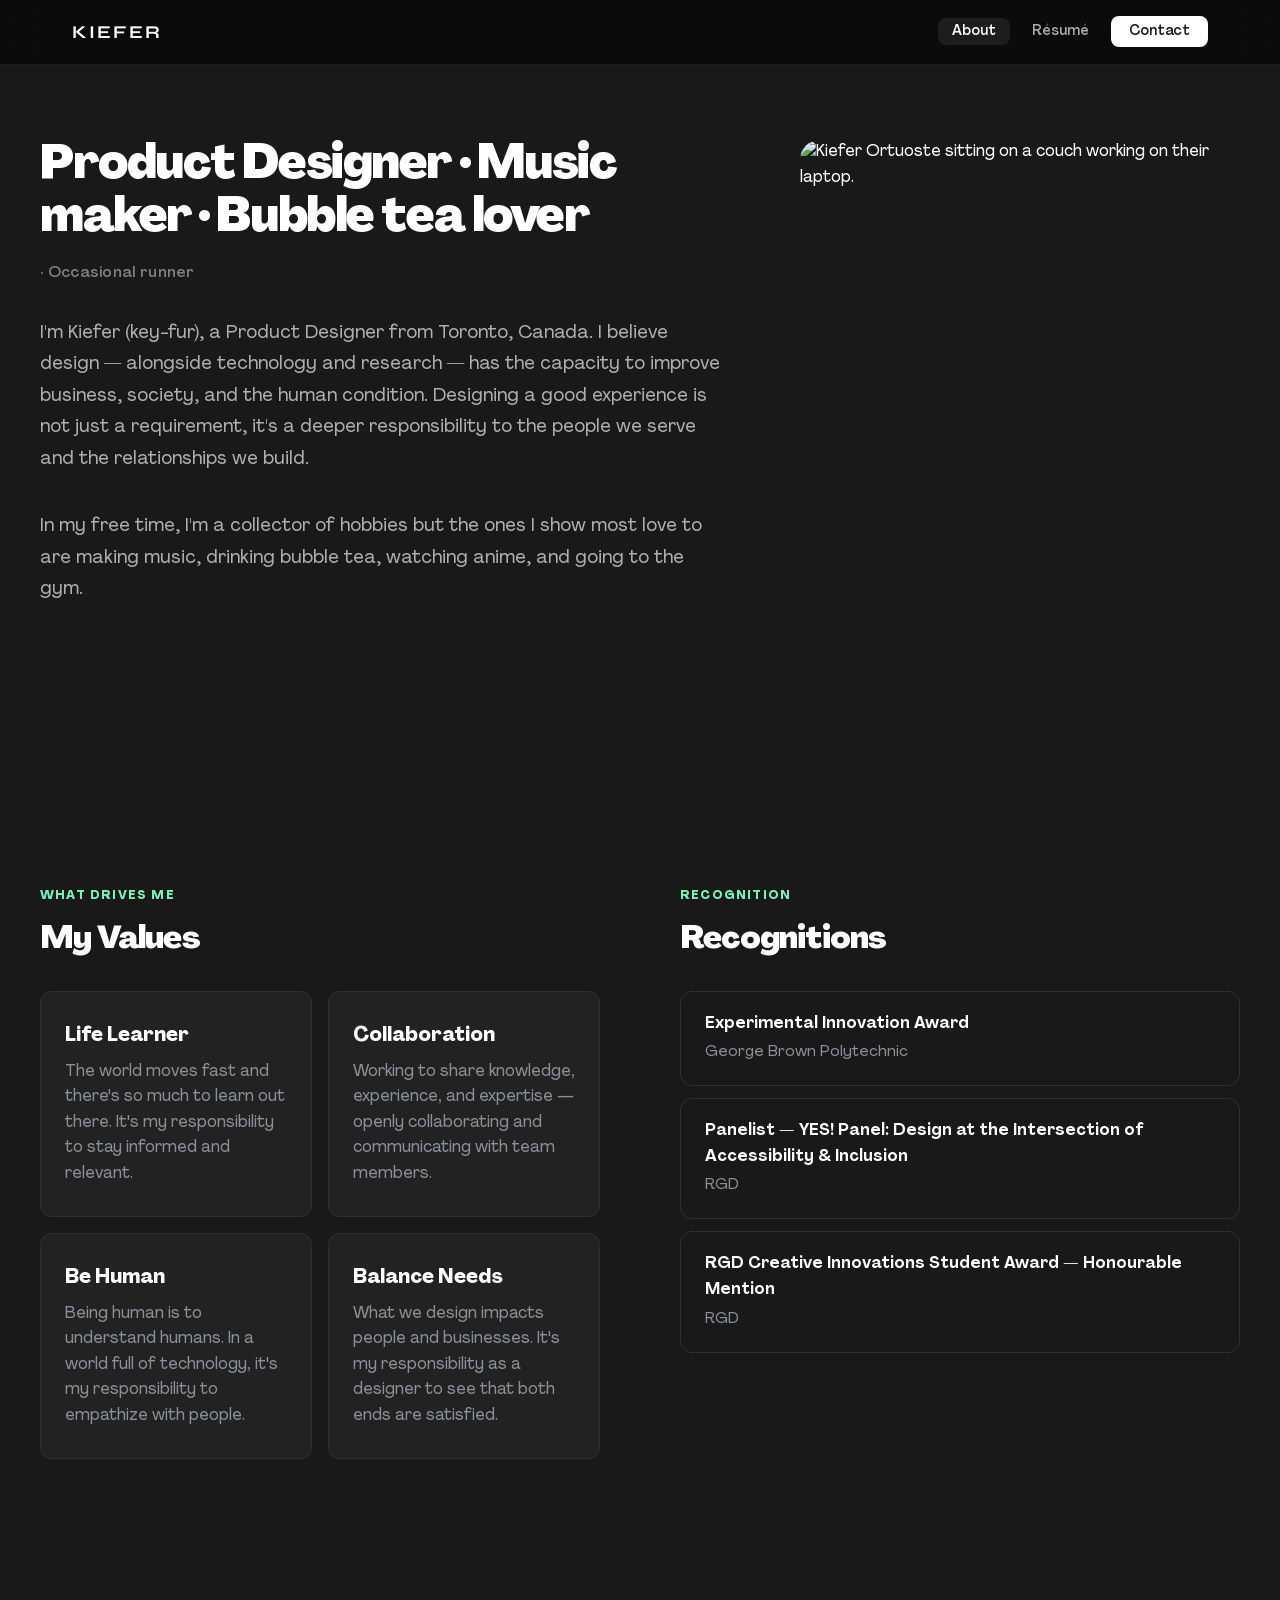
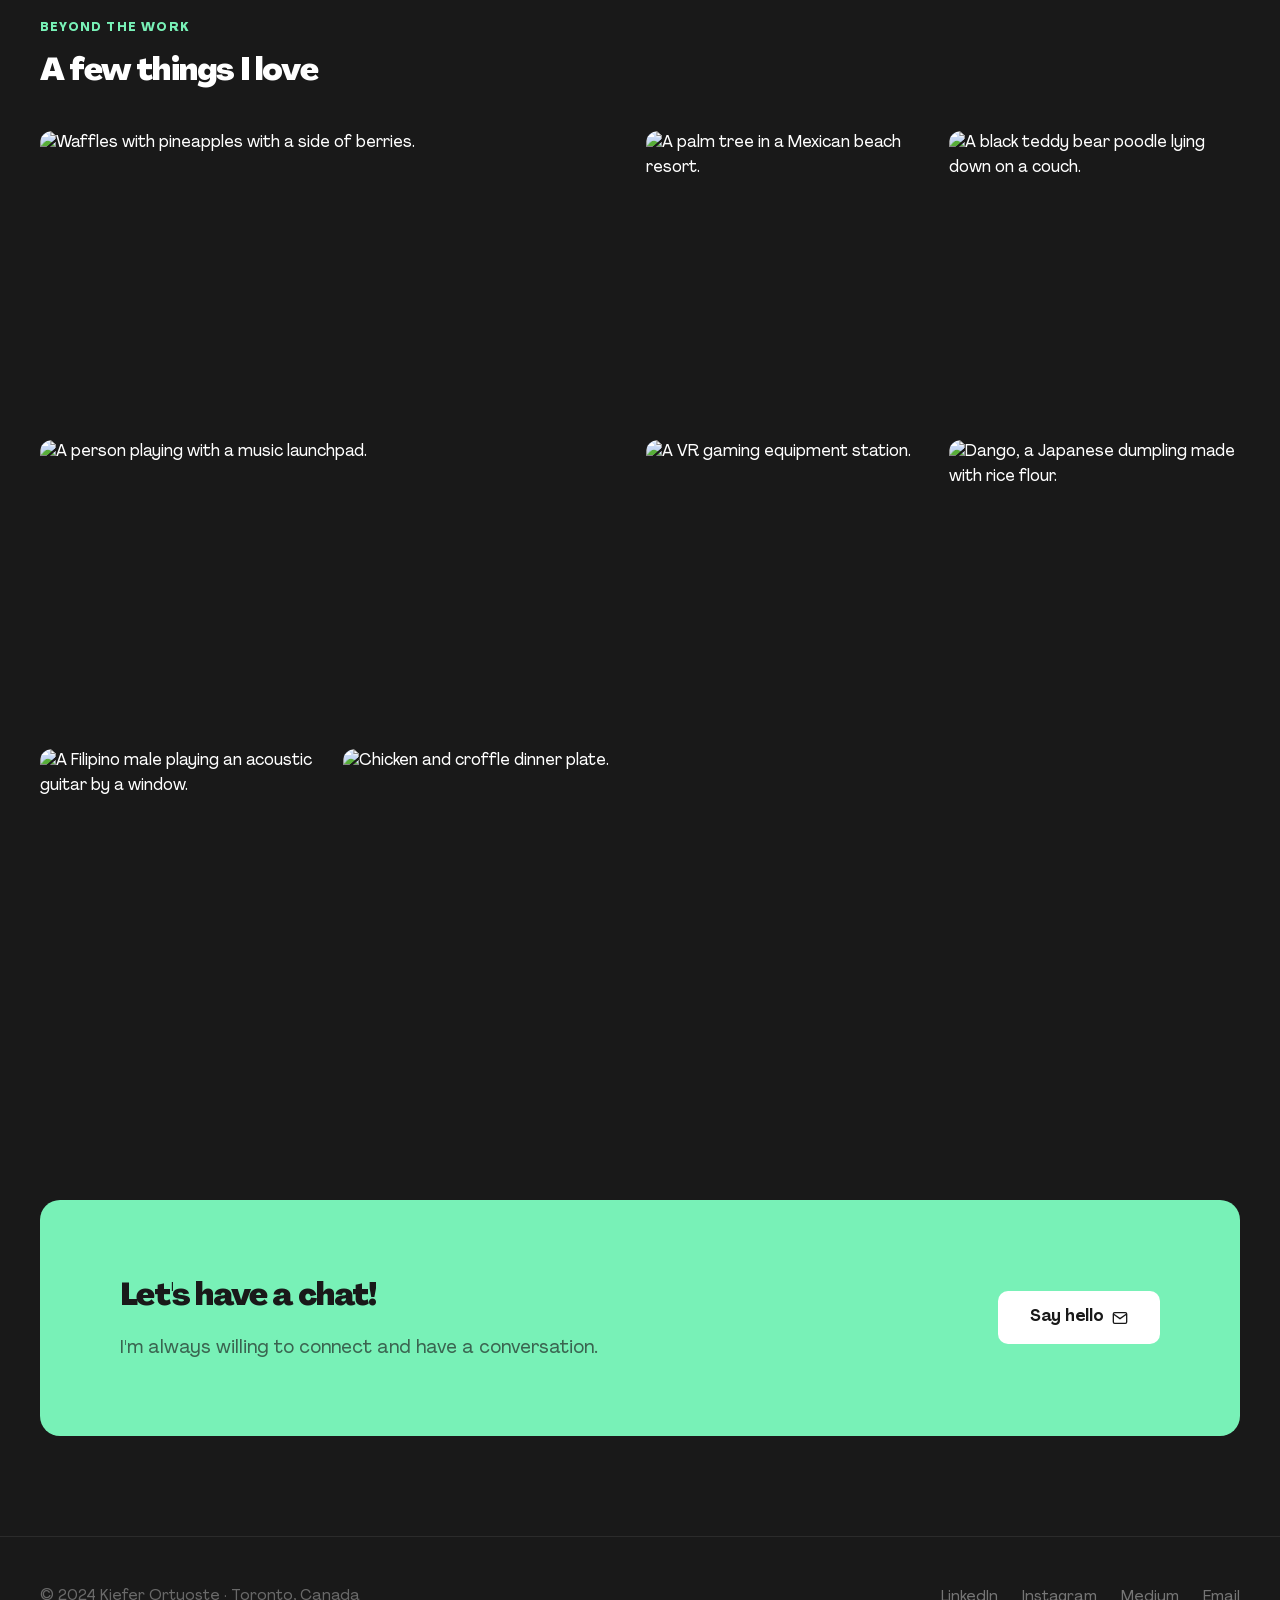
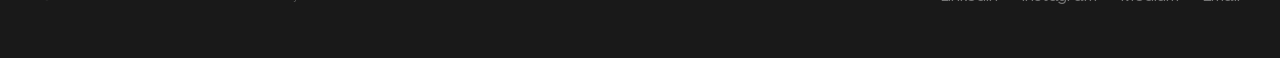
==== about.html @ f49f45bf "Apply 6 content updates: bio, recognitions, resume link, copy fix - Update About bio to new two-para" ====
<!DOCTYPE html>
<html lang="en">
<head>
  <meta charset="UTF-8">
  <meta name="viewport" content="width=device-width, initial-scale=1.0">
  <title>About — Kiefer Ortuoste</title>
  <meta name="description" content="I believe design — alongside technology and research — has the capacity to improve business, society, and the human condition.">
  <link rel="stylesheet" href="styles.css">
</head>
<body>

<nav>
  <div class="nav-inner">
    <a href="index.html" class="nav-logo">
      
      <span class="nav-logo-text">KIEFER</span>
    </a>
    <ul class="nav-links">
      <li><a href="about.html" class="active">About</a></li>
      <li><a href="assets/Kiefer_Ortuoste_Resume.pdf" target="_blank">Résumé</a></li>
      <li><a href="mailto:kv.ortuoste@gmail.com" class="nav-cta">Contact</a></li>
    </ul>
  </div>
</nav>

<nav class="bottom-nav">
  <a href="about.html">About</a>
  <a href="assets/Kiefer_Ortuoste_Resume.pdf" target="_blank">Résumé</a>
  <a href="mailto:kv.ortuoste@gmail.com">Contact</a>
</nav>

<!-- ABOUT HERO -->
<section class="about-hero">
  <div class="about-hero-inner">
    <div>
      <h1>Product Designer · Music maker · Bubble tea lover</h1>
      <p class="about-headline">· Occasional runner</p>
      <p class="about-bio">I'm Kiefer (key-fur), a Product Designer from Toronto, Canada. I believe design — alongside technology and research — has the capacity to improve business, society, and the human condition. Designing a good experience is not just a requirement, it's a deeper responsibility to the people we serve and the relationships we build.</p>
      <p class="about-bio">In my free time, I'm a collector of hobbies but the ones I show most love to are making music, drinking bubble tea, watching anime, and going to the gym.</p>
    </div>
    <div class="about-photo">
      <img src="https://cdn.prod.website-files.com/600dd981ce22ee2e8f990c9b/6526f4716b0c227fb632bc7b_DSC01709.webp" alt="Kiefer Ortuoste sitting on a couch working on their laptop.">
    </div>
  </div>
</section>

<!-- VALUES & RECOGNITIONS -->
<section class="about-content section">
  <div class="section-inner">
    <div>
      <div class="section-label">What drives me</div>
      <h2 class="section-title" style="font-size:32px;margin-bottom:32px">My Values</h2>
      <div class="values-grid">
        <div class="value-card">
          <h4>Life Learner</h4>
          <p>The world moves fast and there's so much to learn out there. It's my responsibility to stay informed and relevant.</p>
        </div>
        <div class="value-card">
          <h4>Collaboration</h4>
          <p>Working to share knowledge, experience, and expertise — openly collaborating and communicating with team members.</p>
        </div>
        <div class="value-card">
          <h4>Be Human</h4>
          <p>Being human is to understand humans. In a world full of technology, it's my responsibility to empathize with people.</p>
        </div>
        <div class="value-card">
          <h4>Balance Needs</h4>
          <p>What we design impacts people and businesses. It's my responsibility as a designer to see that both ends are satisfied.</p>
        </div>
      </div>
    </div>

    <div>
      <div class="section-label">Recognition</div>
      <h2 class="section-title" style="font-size:32px;margin-bottom:32px">Recognitions</h2>
      <div class="recognitions-row">
        <div class="recognition-card">
          <strong>Experimental Innovation Award</strong>
          <span>George Brown Polytechnic</span>
        </div>
        <div class="recognition-card">
          <strong>Panelist — YES! Panel: Design at the Intersection of Accessibility &amp; Inclusion</strong>
          <span>RGD</span>
        </div>
        <div class="recognition-card">
          <strong>RGD Creative Innovations Student Award — Honourable Mention</strong>
          <span>RGD</span>
        </div>
      </div>
    </div>
  </div>
</section>

<!-- PHOTO GALLERY -->
<section class="gallery-section">
  <div class="section-inner" style="margin-bottom:40px">
    <div class="section-label">Beyond the work</div>
    <h2 class="section-title" style="margin-bottom:0">A few things I love</h2>
  </div>
  <div class="photo-grid">
    <div class="photo-item">
      <img src="https://cdn.prod.website-files.com/600dd981ce22ee2e8f990c9b/6526f6f7ddf1ee655ff66a27_IMG_0270.webp" alt="Waffles with pineapples with a side of berries.">
    </div>
    <div class="photo-item">
      <img src="https://cdn.prod.website-files.com/600dd981ce22ee2e8f990c9b/6526f70dff63bbef55017fb4_IMG_0797%20Medium.webp" alt="A palm tree in a Mexican beach resort.">
    </div>
    <div class="photo-item">
      <img src="https://cdn.prod.website-files.com/600dd981ce22ee2e8f990c9b/6526f6f722ca1551f398d633_IMG_9003.webp" alt="A black teddy bear poodle lying down on a couch.">
    </div>
    <div class="photo-item">
      <img src="https://cdn.prod.website-files.com/600dd981ce22ee2e8f990c9b/6526f6f7eabd29f92bbad1b9_IMG_1104.webp" alt="A person playing with a music launchpad.">
    </div>
    <div class="photo-item">
      <img src="https://cdn.prod.website-files.com/600dd981ce22ee2e8f990c9b/6526f6f748acae031d11b77f_IMG_9496.webp" alt="A VR gaming equipment station.">
    </div>
    <div class="photo-item">
      <img src="https://cdn.prod.website-files.com/600dd981ce22ee2e8f990c9b/6526f6f747db0b4b7b1ec96d_IMG_9602.webp" alt="Dango, a Japanese dumpling made with rice flour.">
    </div>
    <div class="photo-item">
      <img src="https://cdn.prod.website-files.com/600dd981ce22ee2e8f990c9b/6526f6f6f307b19c5de2553c_8f00d0ac-0166-4525-8c09-6d6e64282e58.webp" alt="A Filipino male playing an acoustic guitar by a window.">
    </div>
    <div class="photo-item">
      <img src="https://cdn.prod.website-files.com/600dd981ce22ee2e8f990c9b/6526f6f726c3fc64c6692e5d_IMG_9395.webp" alt="Chicken and croffle dinner plate.">
    </div>
  </div>
</section>

<!-- CTA -->
<section class="cta-strip" style="padding-top:80px">
  <div class="cta-strip-inner">
    <div class="cta-strip-text">
      <h2>Let's have a chat!</h2>
      <p>I'm always willing to connect and have a conversation.</p>
    </div>
    <a href="mailto:kv.ortuoste@gmail.com" class="btn btn-primary" style="font-size:16px;padding:14px 32px;flex-shrink:0;">
      Say hello
      <svg width="16" height="16" viewBox="0 0 24 24" fill="none" stroke="currentColor" stroke-width="2"><path d="M4 4h16c1.1 0 2 .9 2 2v12c0 1.1-.9 2-2 2H4c-1.1 0-2-.9-2-2V6c0-1.1.9-2 2-2z"/><polyline points="22,6 12,13 2,6"/></svg>
    </a>
  </div>
</section>

<footer>
  <div class="footer-inner">
    <span class="footer-left">© 2024 Kiefer Ortuoste · Toronto, Canada</span>
    <ul class="footer-links">
      <li><a href="https://www.linkedin.com/in/kieferortuoste/" target="_blank">LinkedIn</a></li>
      <li><a href="https://www.instagram.com/ortuesdays/" target="_blank">Instagram</a></li>
      <li><a href="https://medium.com/@kieferrvestal" target="_blank">Medium</a></li>
      <li><a href="mailto:kv.ortuoste@gmail.com">Email</a></li>
    </ul>
  </div>
</footer>

</body>
</html>
---- styles.css ----
@font-face {
  font-family: 'Agrandir Variable';
  src: url('assets/fonts/Agrandir-Variable.ttf') format('truetype');
  font-weight: 100 900;
  font-style: normal;
  font-display: swap;
}

@font-face {
  font-family: 'Syne';
  src: url('assets/fonts/Syne-Variable.ttf') format('truetype');
  font-weight: 100 900;
  font-style: normal;
  font-display: swap;
}

/* Fallback: Inter while Agrandir file isn't present */
@import url('https://fonts.googleapis.com/css2?family=Inter:wght@300;400;500;600;700;800;900&display=swap');

*, *::before, *::after { box-sizing: border-box; margin: 0; padding: 0; }

:root {
  --black: #191919;
  --off-black: #191919;
  --dark: #222222;
  --mid: #8a9099;
  --light: #242424;
  --white: #ffffff;
  --accent: #78F1B7;
  --accent-light: rgba(120, 241, 183, 0.12);
  --border: rgba(255,255,255,0.1);
  --border-dark: rgba(255,255,255,0.08);
  --radius: 12px;
  --radius-lg: 20px;
  --font: 'Agrandir Variable', 'Inter', -apple-system, BlinkMacSystemFont, sans-serif;
  --transition: 0.2s cubic-bezier(0.4, 0, 0.2, 1);

  /* ── Type Scale ── */
  --text-h1:       clamp(32px, 4.5vw, 48px);
  --text-h1-bold:  clamp(32px, 4.5vw, 48px);
  --text-h2:       clamp(22px, 3vw,   32px);
  --text-h3:       clamp(18px, 2.5vw, 24px);
  --text-h4:       clamp(16px, 2vw,   20px);
  --text-body:     18px;
  --text-body-sm:  16px;
  --text-caption:  15px;

  /* ── Font Weights ── */
  --weight-regular: 400;
  --weight-medium:  500;
  --weight-semibold: 600;
  --weight-bold:    700;
  --weight-black:   800;
}

html { scroll-behavior: smooth; }

body {
  font-family: var(--font);
  background: #191919;
  color: var(--white);
  line-height: 1.6;
  -webkit-font-smoothing: antialiased;
}

/* ── NAV ── */
nav {
  position: fixed;
  top: 0;
  left: 0;
  right: 0;
  z-index: 100;
  background: rgba(10, 10, 10, 0.92);
  backdrop-filter: blur(16px);
  -webkit-backdrop-filter: blur(16px);
  border-bottom: 1px solid var(--border-dark);
}

.nav-inner {
  max-width: 1200px;
  margin: 0 auto;
  padding: 0 32px;
  height: 64px;
  display: flex;
  align-items: center;
  justify-content: space-between;
}

.nav-logo {
  display: flex;
  align-items: center;
  text-decoration: none;
}

.nav-logo-text {
  font-family: 'Syne', sans-serif;
  font-size: 18px;
  font-weight: 700;
  color: var(--white);
  letter-spacing: 0.12em;
  text-transform: uppercase;
}

.nav-links {
  display: flex;
  align-items: center;
  gap: 8px;
  list-style: none;
}

.nav-links a {
  font-size: 14px;
  font-weight: 500;
  color: rgba(255,255,255,0.65);
  text-decoration: none;
  padding: 6px 14px;
  border-radius: 8px;
  transition: color var(--transition), background var(--transition);
}

.nav-links a:hover,
.nav-links a.active {
  color: var(--white);
  background: rgba(255,255,255,0.08);
}

.nav-cta {
  font-size: 14px;
  font-weight: 600;
  color: var(--black) !important;
  background: var(--white) !important;
  padding: 8px 18px !important;
  border-radius: 8px !important;
  transition: opacity var(--transition) !important;
}

.nav-cta:hover { opacity: 0.85 !important; }

/* ── HERO ── */
.hero {
  background: var(--off-black);
  min-height: 100vh;
  display: flex;
  align-items: center;
  padding: 120px 32px 80px;
  position: relative;
  overflow: hidden;
}

.hero::before {
  content: '';
  position: absolute;
  top: -20%;
  right: -10%;
  width: 700px;
  height: 700px;
  background: radial-gradient(circle, rgba(120,241,183,0.08) 0%, transparent 70%);
  pointer-events: none;
}

.hero::after {
  content: '';
  position: absolute;
  bottom: -10%;
  left: -5%;
  width: 500px;
  height: 500px;
  background: radial-gradient(circle, rgba(120,241,183,0.04) 0%, transparent 70%);
  pointer-events: none;
}

.hero-inner {
  max-width: 1200px;
  margin: 0 auto;
  width: 100%;
  display: grid;
  grid-template-columns: 1fr 380px;
  gap: 80px;
  align-items: center;
  position: relative;
  z-index: 1;
}

.hero-eyebrow {
  display: inline-flex;
  align-items: center;
  gap: 8px;
  font-size: 13px;
  font-weight: 600;
  color: var(--accent);
  background: rgba(120,241,183,0.1);
  border: 1px solid rgba(120,241,183,0.25);
  padding: 6px 14px;
  border-radius: 100px;
  margin-bottom: 28px;
  letter-spacing: 0.02em;
  text-transform: uppercase;
}

.hero-eyebrow span { width: 6px; height: 6px; background: var(--accent); border-radius: 50%; display: inline-block; }

.hero h1 {
  font-size: var(--text-h1);
  font-weight: var(--weight-black);
  color: var(--white);
  line-height: 1.1;
  letter-spacing: -0.03em;
  margin-bottom: 24px;
}

.hero h1 em {
  font-style: normal;
  color: var(--accent);
}

.hero-sub {
  font-size: var(--text-body);
  color: rgba(255,255,255,0.55);
  max-width: 520px;
  margin-bottom: 40px;
  line-height: 1.65;
  font-weight: var(--weight-regular);
}

.hero-actions {
  display: flex;
  gap: 12px;
  flex-wrap: wrap;
}

.btn {
  display: inline-flex;
  align-items: center;
  gap: 8px;
  font-family: var(--font);
  font-size: 15px;
  font-weight: 600;
  padding: 12px 24px;
  border-radius: 10px;
  text-decoration: none;
  cursor: pointer;
  border: none;
  transition: all var(--transition);
  letter-spacing: -0.01em;
}

.btn-primary {
  background: var(--white);
  color: var(--black);
}

.btn-primary:hover { background: rgba(255,255,255,0.88); transform: translateY(-1px); }

.btn-secondary {
  background: rgba(255,255,255,0.08);
  color: var(--white);
  border: 1px solid rgba(255,255,255,0.12);
}

.btn-secondary:hover { background: rgba(255,255,255,0.12); }

.hero-photo {
  position: relative;
}

.hero-photo-wrap {
  width: 100%;
  aspect-ratio: 4/5;
  border-radius: var(--radius-lg);
  overflow: hidden;
  position: relative;
}

.hero-photo-wrap img {
  width: 100%;
  height: 100%;
  object-fit: cover;
  object-position: top;
  display: block;
}

.hero-photo-badge {
  position: absolute;
  bottom: 24px;
  left: -20px;
  background: var(--white);
  border-radius: 12px;
  padding: 14px 18px;
  box-shadow: 0 20px 60px rgba(0,0,0,0.3);
  display: flex;
  align-items: center;
  gap: 12px;
}

.hero-photo-badge-icon {
  width: 36px;
  height: 36px;
  background: #1a56db;
  border-radius: 8px;
  display: flex;
  align-items: center;
  justify-content: center;
  font-size: 18px;
}

.hero-photo-badge-text { line-height: 1.3; }
.hero-photo-badge-text strong { font-size: 13px; font-weight: 700; color: #191919; display: block; }
.hero-photo-badge-text span { font-size: 12px; color: #6b7280; }

/* ── SKILLS ── */
.section { padding: 100px 32px; }

.section-inner { max-width: 1200px; margin: 0 auto; }

.section-label {
  font-size: 12px;
  font-weight: 700;
  color: var(--accent);
  letter-spacing: 0.1em;
  text-transform: uppercase;
  margin-bottom: 16px;
}

.section-title {
  font-size: var(--text-h2);
  font-weight: var(--weight-black);
  color: var(--white);
  letter-spacing: -0.025em;
  line-height: 1.15;
  margin-bottom: 60px;
  max-width: 560px;
}

.skills-grid {
  display: grid;
  grid-template-columns: repeat(4, 1fr);
  gap: 2px;
  background: var(--border);
  border-radius: var(--radius-lg);
  overflow: hidden;
}

.skill-card {
  background: #222222;
  padding: 40px 32px;
  transition: background var(--transition);
}

.skill-card:hover { background: #2a2a2a; }

.skill-icon {
  width: 44px;
  height: 44px;
  background: rgba(120,241,183,0.12);
  border-radius: 10px;
  display: flex;
  align-items: center;
  justify-content: center;
  margin-bottom: 20px;
  font-size: 20px;
}

.skill-card h3 {
  font-size: var(--text-h4);
  font-weight: var(--weight-bold);
  color: var(--white);
  margin-bottom: 10px;
  letter-spacing: -0.02em;
}

.skill-card p {
  font-size: var(--text-body-sm);
  color: var(--mid);
  line-height: 1.65;
}

/* ── PROJECTS ── */
.projects-section { background: #191919; }

.projects-grid {
  display: flex;
  flex-direction: column;
  gap: 20px;
}

.project-card {
  background: #222222;
  border-radius: var(--radius-lg);
  overflow: hidden;
  display: grid;
  grid-template-columns: 1fr 1fr;
  min-height: 380px;
  text-decoration: none;
  color: inherit;
  border: 1px solid rgba(255,255,255,0.07);
  transition: transform var(--transition), box-shadow var(--transition);
}

.project-card:hover {
  transform: translateY(-3px);
  box-shadow: 0 24px 64px rgba(0,0,0,0.1);
}

.project-card.reverse { direction: rtl; }
.project-card.reverse > * { direction: ltr; }

.project-info {
  padding: 56px 52px;
  display: flex;
  flex-direction: column;
  justify-content: center;
}

.project-tag {
  display: inline-flex;
  align-items: center;
  font-size: 12px;
  font-weight: 600;
  color: rgba(255,255,255,0.4);
  background: rgba(255,255,255,0.06);
  border: 1px solid rgba(255,255,255,0.1);
  padding: 4px 12px;
  border-radius: 100px;
  margin-bottom: 20px;
  letter-spacing: 0.02em;
  width: fit-content;
}

.project-info h3 {
  font-size: var(--text-h2);
  font-weight: var(--weight-black);
  color: var(--white);
  letter-spacing: -0.025em;
  line-height: 1.15;
  margin-bottom: 16px;
}

.project-info p {
  font-size: var(--text-body-sm);
  color: rgba(255,255,255,0.5);
  line-height: 1.65;
  margin-bottom: 32px;
}

.project-link {
  display: inline-flex;
  align-items: center;
  gap: 6px;
  font-size: 14px;
  font-weight: 600;
  color: var(--accent);
  text-decoration: none;
}

.project-image { background: #2a2a2a; }

.project-link svg { transition: transform var(--transition); }
.project-card:hover .project-link svg { transform: translateX(4px); }

.project-image {
  overflow: hidden;
  background: var(--light);
}

.project-image img {
  width: 100%;
  height: 100%;
  object-fit: cover;
  display: block;
  transition: transform 0.4s cubic-bezier(0.4, 0, 0.2, 1);
}

.project-card:hover .project-image img { transform: scale(1.04); }

/* ── TESTIMONIALS ── */
.testimonials-section { background: var(--off-black); }

.testimonials-section .section-title { color: var(--white); }

.testimonials-grid {
  display: grid;
  grid-template-columns: repeat(3, 1fr);
  gap: 20px;
}

.testimonial-card {
  background: rgba(255,255,255,0.04);
  border: 1px solid rgba(255,255,255,0.08);
  border-radius: var(--radius-lg);
  padding: 36px;
  transition: background var(--transition);
}

.testimonial-card:hover { background: rgba(255,255,255,0.07); }

.testimonial-quote {
  font-size: var(--text-body-sm);
  color: rgba(255,255,255,0.75);
  line-height: 1.7;
  margin-bottom: 28px;
  font-style: italic;
}

.testimonial-quote::before { content: '\201C'; }
.testimonial-quote::after { content: '\201D'; }

.testimonial-author strong {
  font-size: 14px;
  font-weight: 700;
  color: var(--white);
  display: block;
}

.testimonial-author span {
  font-size: 13px;
  color: rgba(255,255,255,0.4);
}

/* ── CTA STRIP ── */
.cta-strip {
  background: var(--off-black);
  padding: 0 32px 100px;
}

.cta-strip-inner {
  max-width: 1200px;
  margin: 0 auto;
  background: var(--accent);
  border-radius: var(--radius-lg);
  padding: 72px 80px;
  display: flex;
  align-items: center;
  justify-content: space-between;
  gap: 40px;
}

.cta-strip-text h2 {
  font-size: var(--text-h2);
  font-weight: var(--weight-black);
  color: #191919;
  letter-spacing: -0.025em;
  margin-bottom: 12px;
}

.cta-strip-text p {
  font-size: var(--text-body);
  color: rgba(25,25,25,0.65);
}

/* ── FOOTER ── */
footer {
  background: var(--off-black);
  border-top: 1px solid var(--border-dark);
  padding: 48px 32px;
}

.footer-inner {
  max-width: 1200px;
  margin: 0 auto;
  display: flex;
  align-items: center;
  justify-content: space-between;
}

.footer-left { font-size: var(--text-caption); color: rgba(255,255,255,0.35); }

.footer-links {
  display: flex;
  gap: 24px;
  list-style: none;
}

.footer-links a {
  font-size: var(--text-caption);
  color: rgba(255,255,255,0.4);
  text-decoration: none;
  transition: color var(--transition);
}

.footer-links a:hover { color: var(--white); }

/* ── ABOUT PAGE ── */
.about-hero {
  background: var(--off-black);
  padding: 140px 32px 80px;
}

.about-hero-inner {
  max-width: 1200px;
  margin: 0 auto;
  display: grid;
  grid-template-columns: 1fr 440px;
  gap: 80px;
  align-items: start;
}

.about-hero h1 {
  font-size: var(--text-h1);
  font-weight: var(--weight-black);
  color: var(--white);
  letter-spacing: -0.03em;
  line-height: 1.1;
  margin-bottom: 16px;
}

.about-headline {
  font-size: 15px;
  color: rgba(255,255,255,0.45);
  margin-bottom: 32px;
  font-weight: 500;
  letter-spacing: 0.02em;
}

.about-bio {
  font-size: var(--text-body);
  color: rgba(255,255,255,0.65);
  line-height: 1.75;
  margin-bottom: 36px;
}

.about-photo {
  border-radius: var(--radius-lg);
  overflow: hidden;
  aspect-ratio: 3/4;
}

.about-photo img {
  width: 100%;
  height: 100%;
  object-fit: cover;
}

.about-content { padding: 80px 32px; }

.about-content .section-inner { display: grid; grid-template-columns: 1fr 1fr; gap: 80px; }

.awards-list { list-style: none; }

.recognitions-row {
  display: flex;
  flex-direction: column;
  gap: 12px;
}

.recognition-card {
  display: flex;
  flex-direction: column;
  gap: 4px;
  padding: 20px 24px;
  background: var(--card);
  border: 1px solid var(--border);
  border-radius: 12px;
}

.recognition-card strong {
  font-size: var(--text-body-sm);
  font-weight: var(--weight-semibold);
  color: var(--white);
}

.recognition-card span {
  font-size: var(--text-caption);
  color: var(--mid);
}

.awards-list li {
  padding: 20px 0;
  border-bottom: 1px solid rgba(255,255,255,0.08);
  display: flex;
  align-items: flex-start;
  gap: 16px;
}

.awards-list li:first-child { border-top: 1px solid rgba(255,255,255,0.08); }

.award-icon {
  width: 32px;
  height: 32px;
  background: rgba(120,241,183,0.12);
  border-radius: 8px;
  display: flex;
  align-items: center;
  justify-content: center;
  flex-shrink: 0;
  margin-top: 2px;
}

.award-icon svg { color: var(--accent); }

.award-text strong { font-size: var(--text-body-sm); font-weight: var(--weight-semibold); color: var(--white); display: block; margin-bottom: 3px; }
.award-text span { font-size: var(--text-caption); color: var(--mid); }

.values-grid { display: grid; grid-template-columns: 1fr 1fr; gap: 16px; }

.value-card {
  background: #222222;
  border-radius: var(--radius);
  padding: 28px 24px;
  border: 1px solid rgba(255,255,255,0.06);
}

.value-card h4 { font-size: var(--text-h4); font-weight: var(--weight-bold); color: var(--white); margin-bottom: 8px; }
.value-card p { font-size: var(--text-body-sm); color: var(--mid); line-height: 1.6; }

/* ── PHOTO GALLERY ── */
.gallery-section { background: #191919; padding: 80px 32px; }

.photo-grid {
  display: grid;
  grid-template-columns: repeat(4, 1fr);
  grid-template-rows: auto auto;
  gap: 12px;
  max-width: 1200px;
  margin: 0 auto;
}

.photo-item {
  border-radius: var(--radius);
  overflow: hidden;
  aspect-ratio: 1;
  position: relative;
}

.photo-item:nth-child(1) { grid-column: span 2; aspect-ratio: 2/1; }
.photo-item:nth-child(4) { grid-column: span 2; aspect-ratio: 2/1; }

.photo-item img {
  width: 100%;
  height: 100%;
  object-fit: cover;
  display: block;
  transition: transform 0.4s ease;
}

.photo-item:hover img { transform: scale(1.05); }

/* ── PROJECT DETAIL ── */
.project-hero {
  background: var(--off-black);
  padding: 140px 32px 80px;
}

.project-hero-inner {
  max-width: 1200px;
  margin: 0 auto;
}

.project-hero .project-tag { margin-bottom: 24px; background: rgba(255,255,255,0.08); border-color: rgba(255,255,255,0.12); color: rgba(255,255,255,0.55); }

.project-hero h1 {
  font-size: var(--text-h1);
  font-weight: var(--weight-black);
  color: var(--white);
  letter-spacing: -0.03em;
  line-height: 1.1;
  margin-bottom: 20px;
  max-width: 780px;
}

.project-hero-sub {
  font-size: var(--text-body);
  color: rgba(255,255,255,0.55);
  max-width: 620px;
  line-height: 1.65;
}

.project-hero-image {
  max-width: 1200px;
  margin: 0 auto;
  padding: 0 32px;
}

.project-hero-image img {
  width: 100%;
  border-radius: var(--radius-lg);
  display: block;
  margin-top: -40px;
  box-shadow: 0 40px 120px rgba(0,0,0,0.2);
}

.project-body {
  max-width: 1200px;
  margin: 0 auto;
  padding: 80px 32px;
  display: grid;
  grid-template-columns: 220px 1fr;
  gap: 80px;
}

.project-toc { position: sticky; top: 88px; align-self: start; }

.project-toc h4 {
  font-size: 11px;
  font-weight: 700;
  color: var(--mid);
  letter-spacing: 0.1em;
  text-transform: uppercase;
  margin-bottom: 16px;
}

.project-toc ul { list-style: none; }

.project-toc a {
  font-size: 13px;
  color: rgba(255,255,255,0.35);
  text-decoration: none;
  display: block;
  padding: 6px 0;
  border-left: 2px solid rgba(255,255,255,0.1);
  padding-left: 14px;
  transition: color var(--transition), border-color var(--transition);
}

.project-toc a:hover { color: var(--white); border-color: var(--accent); }

.project-content h2 {
  font-size: var(--text-h2);
  font-weight: var(--weight-black);
  color: var(--white);
  letter-spacing: -0.025em;
  margin: 60px 0 20px;
  padding-top: 40px;
  border-top: 1px solid rgba(255,255,255,0.08);
}

.project-content h2:first-child { margin-top: 0; padding-top: 0; border-top: none; }

.project-content h3 {
  font-size: var(--text-h3);
  font-weight: var(--weight-bold);
  color: var(--white);
  letter-spacing: -0.02em;
  margin: 40px 0 14px;
}

.project-content p {
  font-size: var(--text-body-sm);
  color: rgba(255,255,255,0.65);
  line-height: 1.8;
  margin-bottom: 20px;
}

.project-content ul {
  margin: 0 0 24px 20px;
  color: rgba(255,255,255,0.65);
  font-size: var(--text-body-sm);
  line-height: 1.8;
}

.project-content li { margin-bottom: 8px; }

.project-content blockquote {
  background: var(--accent-light);
  border-left: 4px solid var(--accent);
  border-radius: 0 var(--radius) var(--radius) 0;
  padding: 20px 24px;
  margin: 28px 0;
  font-size: var(--text-body-sm);
  color: var(--accent);
  font-weight: var(--weight-medium);
  line-height: 1.7;
}

.project-img {
  width: 100%;
  border-radius: var(--radius);
  display: block;
  margin: 28px 0 10px;
  border: 1px solid rgba(255,255,255,0.08);
}

.project-img-caption {
  font-size: 13px;
  color: var(--mid);
  text-align: center;
  margin-bottom: 28px;
}

.stats-row {
  display: grid;
  grid-template-columns: repeat(3, 1fr);
  gap: 16px;
  margin: 28px 0;
}

.stat-card {
  background: #222222;
  border-radius: var(--radius);
  padding: 24px 20px;
  text-align: center;
  border: 1px solid rgba(255,255,255,0.06);
}

.stat-card .stat-num {
  font-size: var(--text-h2);
  font-weight: var(--weight-black);
  color: var(--white);
  letter-spacing: -0.03em;
  display: block;
}

.stat-card .stat-label { font-size: var(--text-caption); color: var(--mid); margin-top: 4px; }

.requirement-list { list-style: none !important; margin-left: 0 !important; }
.requirement-list li {
  display: flex;
  align-items: flex-start;
  gap: 12px;
  padding: 14px 0;
  border-bottom: 1px solid var(--border);
  font-size: 15px !important;
}

.requirement-list li::before {
  content: '';
  width: 18px;
  height: 18px;
  background: var(--accent);
  border-radius: 50%;
  flex-shrink: 0;
  margin-top: 3px;
  background-image: url("data:image/svg+xml,%3Csvg viewBox='0 0 12 12' fill='none' xmlns='http://www.w3.org/2000/svg'%3E%3Cpath d='M2 6l3 3 5-5' stroke='white' stroke-width='1.5' stroke-linecap='round' stroke-linejoin='round'/%3E%3C/svg%3E");
  background-size: 12px;
  background-position: center;
  background-repeat: no-repeat;
}

/* ── BOTTOM NAV ── */
.bottom-nav {
  display: none;
}

@media (max-width: 768px) {
  .bottom-nav {
    display: flex;
    align-items: center;
    justify-content: space-around;
    position: fixed;
    top: auto;
    bottom: 16px;
    left: 16px;
    right: 16px;
    z-index: 200;
    background: rgba(34, 34, 34, 0.92);
    backdrop-filter: blur(20px);
    -webkit-backdrop-filter: blur(20px);
    border: 1px solid rgba(255,255,255,0.1);
    border-radius: 100px;
    padding: 14px 24px;
  }

  .bottom-nav a {
    font-family: var(--font);
    font-size: 14px;
    font-weight: 600;
    color: rgba(255,255,255,0.65);
    text-decoration: none;
    transition: color var(--transition);
    letter-spacing: 0.01em;
  }

  .bottom-nav a:hover { color: var(--white); }

  /* Hide top nav links on mobile — bottom nav handles navigation */
  .nav-links { display: none; }

  /* Add padding to body so content clears the bottom nav */
  body { padding-bottom: 96px; }
}

/* ── RESPONSIVE ── */
@media (max-width: 900px) {
  .hero-inner { grid-template-columns: 1fr; gap: 48px; }
  .hero-photo { order: -1; max-width: 300px; margin: 0 auto; }
  .skills-grid { grid-template-columns: 1fr 1fr; }
  .project-card { grid-template-columns: 1fr; min-height: auto; }
  .project-card.reverse { direction: ltr; }
  .project-image { aspect-ratio: 16/9; }
  .testimonials-grid { grid-template-columns: 1fr; }
  .about-hero-inner { grid-template-columns: 1fr; }
  .about-content .section-inner { grid-template-columns: 1fr; }
  .project-body { grid-template-columns: 1fr; }
  .project-toc { display: none; }
  .cta-strip-inner { flex-direction: column; text-align: center; padding: 48px 32px; }
  .photo-grid { grid-template-columns: repeat(2, 1fr); }
  .photo-item:nth-child(1), .photo-item:nth-child(4) { grid-column: span 2; }
}

@media (max-width: 600px) {
  .nav-inner { padding: 0 20px; }
  .section { padding: 64px 20px; }
  .hero { padding: 100px 20px 64px; }
  .skills-grid { grid-template-columns: 1fr; }
  .project-info { padding: 36px 28px; }
  .stats-row { grid-template-columns: 1fr; }
  .values-grid { grid-template-columns: 1fr; }
  .footer-inner { flex-direction: column; gap: 20px; text-align: center; }
  .photo-grid { grid-template-columns: 1fr 1fr; }
}

/* ── TYPOGRAPHY UTILITIES ── */
.h1 { font-size: var(--text-h1); font-weight: var(--weight-black); letter-spacing: -0.03em; line-height: 1.1; }
.h1-bold { font-size: var(--text-h1); font-weight: var(--weight-black); letter-spacing: -0.03em; line-height: 1.1; }
.h2 { font-size: var(--text-h2); font-weight: var(--weight-regular); letter-spacing: -0.02em; line-height: 1.2; }
.h2-bold { font-size: var(--text-h2); font-weight: var(--weight-black); letter-spacing: -0.025em; line-height: 1.15; }
.h3 { font-size: var(--text-h3); font-weight: var(--weight-regular); letter-spacing: -0.015em; line-height: 1.3; }
.h3-bold { font-size: var(--text-h3); font-weight: var(--weight-bold); letter-spacing: -0.02em; line-height: 1.25; }
.h4 { font-size: var(--text-h4); font-weight: var(--weight-regular); line-height: 1.4; }
.h4-bold { font-size: var(--text-h4); font-weight: var(--weight-bold); line-height: 1.35; }
.body { font-size: var(--text-body); font-weight: var(--weight-regular); line-height: 1.7; }
.body-bold { font-size: var(--text-body); font-weight: var(--weight-bold); line-height: 1.7; }
.body-sm { font-size: var(--text-body-sm); font-weight: var(--weight-regular); line-height: 1.65; }
.body-sm-bold { font-size: var(--text-body-sm); font-weight: var(--weight-bold); line-height: 1.65; }
.caption { font-size: var(--text-caption); font-weight: var(--weight-regular); line-height: 1.5; }
.caption-bold { font-size: var(--text-caption); font-weight: var(--weight-bold); line-height: 1.5; }
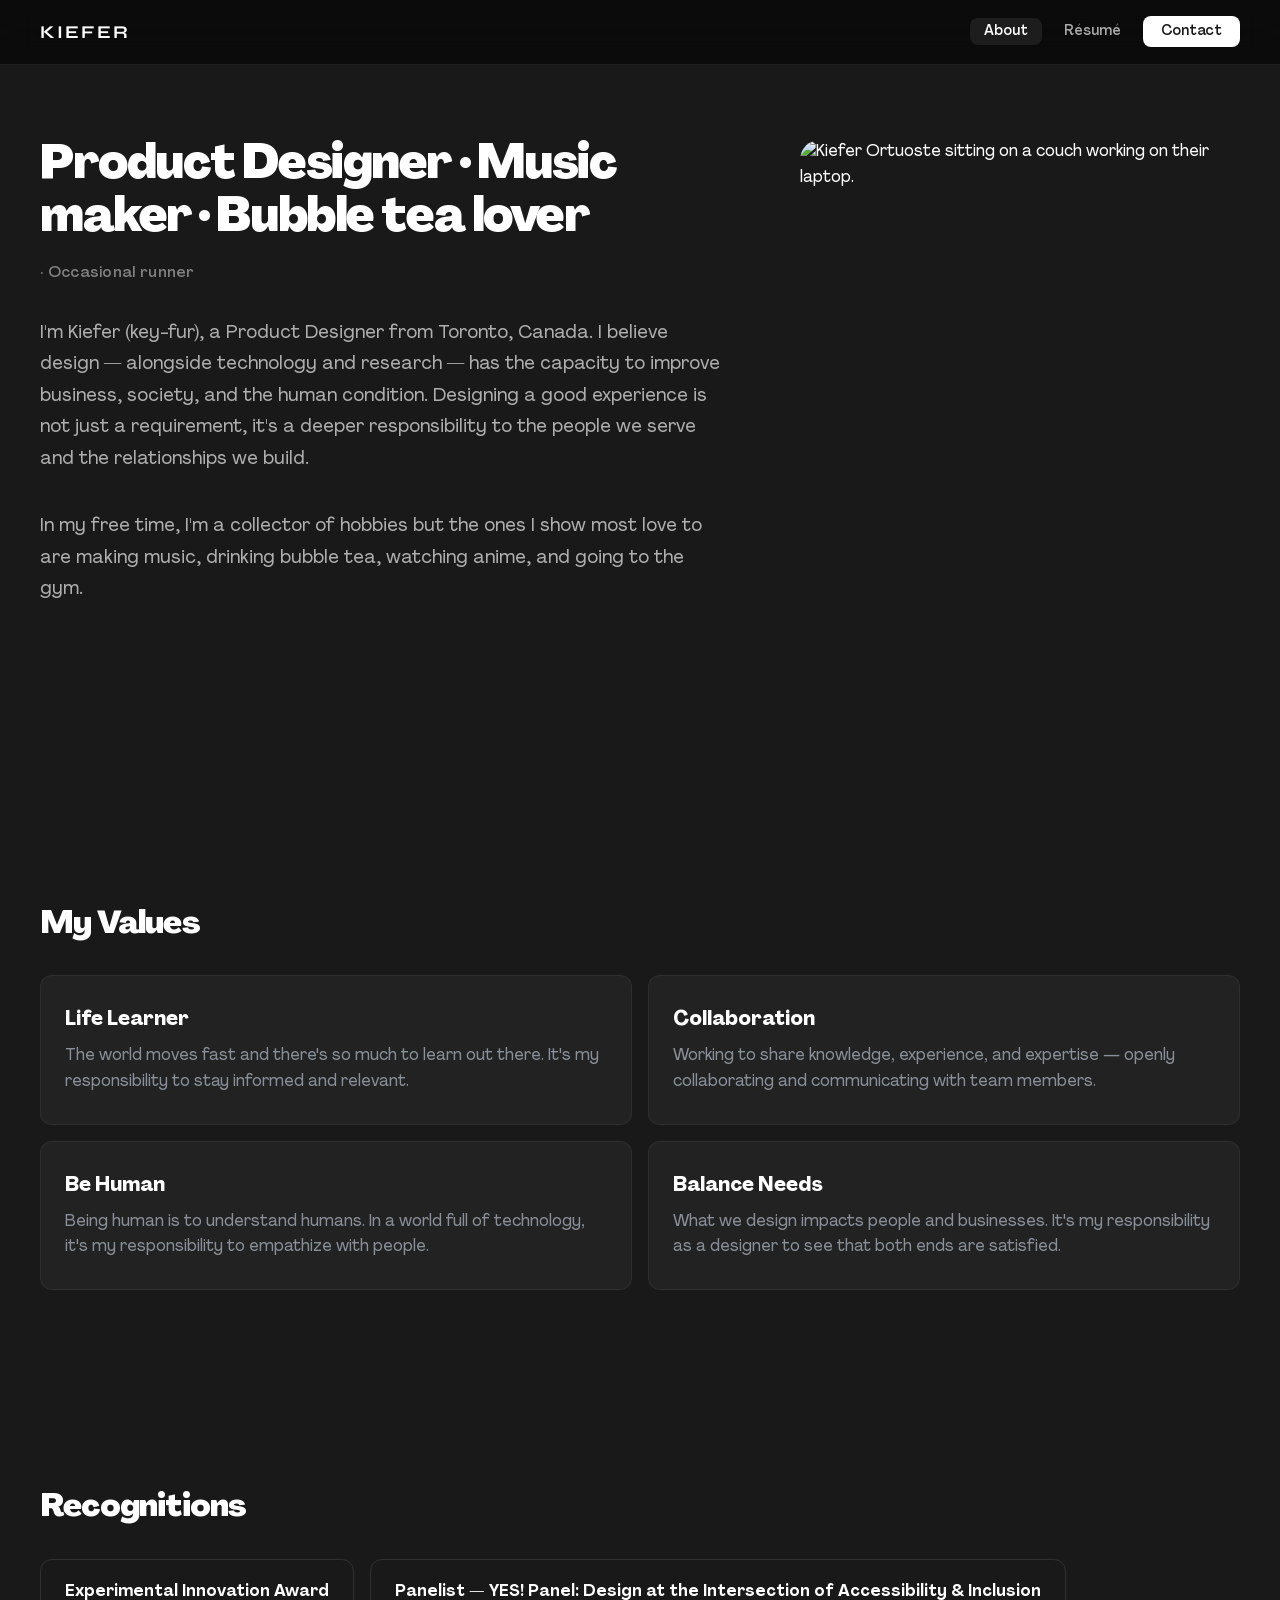
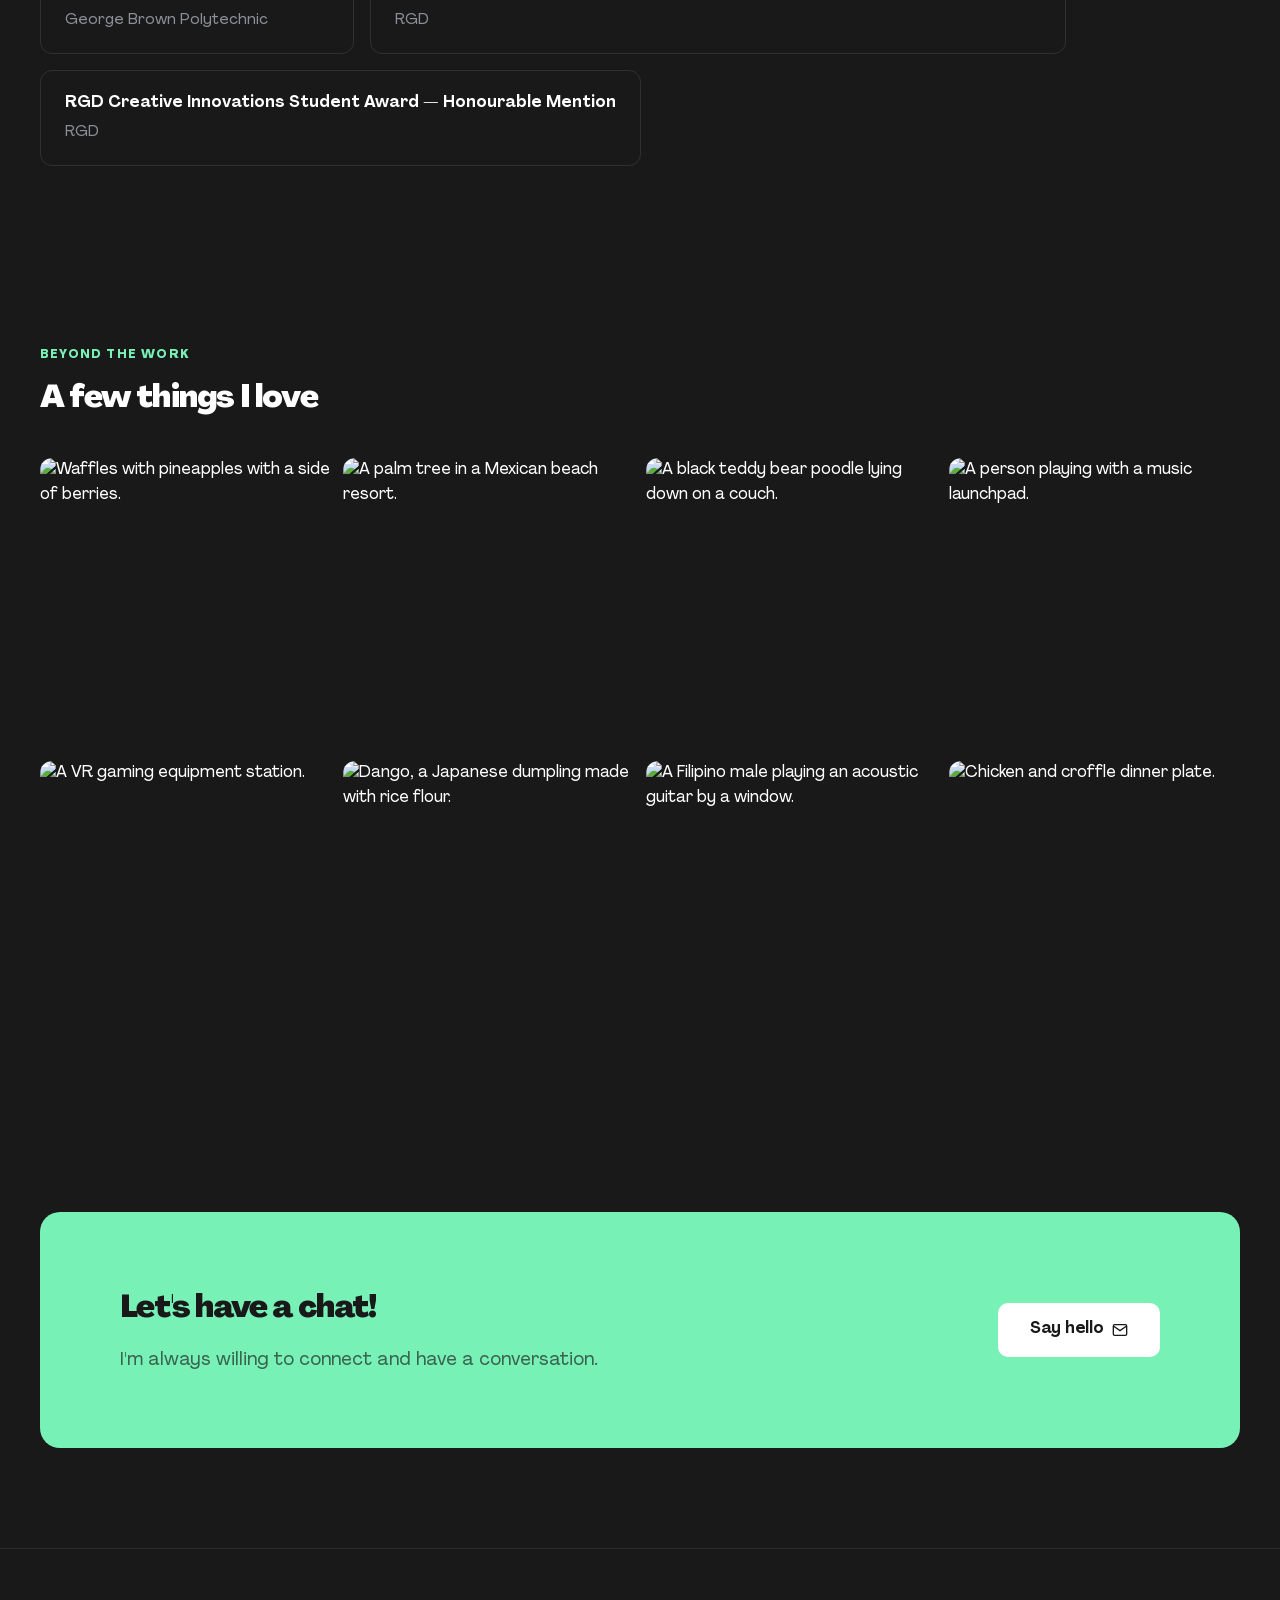
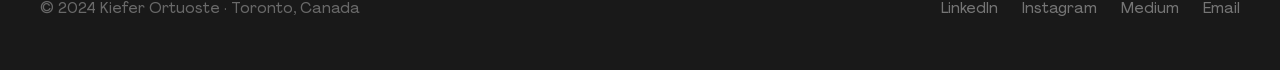
==== commit aa8f8bd5: "Homepage and About page content + layout updates - Hero: new H1 copy, 'Currently at Air Canada' subt" ====
--- a/about.html
+++ b/about.html
@@ -44,48 +44,47 @@
   </div>
 </section>
 
-<!-- VALUES & RECOGNITIONS -->
-<section class="about-content section">
+<!-- VALUES -->
+<section class="section">
   <div class="section-inner">
-    <div>
-      <div class="section-label">What drives me</div>
-      <h2 class="section-title" style="font-size:32px;margin-bottom:32px">My Values</h2>
-      <div class="values-grid">
-        <div class="value-card">
-          <h4>Life Learner</h4>
-          <p>The world moves fast and there's so much to learn out there. It's my responsibility to stay informed and relevant.</p>
-        </div>
-        <div class="value-card">
-          <h4>Collaboration</h4>
-          <p>Working to share knowledge, experience, and expertise — openly collaborating and communicating with team members.</p>
-        </div>
-        <div class="value-card">
-          <h4>Be Human</h4>
-          <p>Being human is to understand humans. In a world full of technology, it's my responsibility to empathize with people.</p>
-        </div>
-        <div class="value-card">
-          <h4>Balance Needs</h4>
-          <p>What we design impacts people and businesses. It's my responsibility as a designer to see that both ends are satisfied.</p>
-        </div>
+    <h2 class="section-title" style="margin-bottom:32px">My Values</h2>
+    <div class="values-grid">
+      <div class="value-card">
+        <h4>Life Learner</h4>
+        <p>The world moves fast and there's so much to learn out there. It's my responsibility to stay informed and relevant.</p>
+      </div>
+      <div class="value-card">
+        <h4>Collaboration</h4>
+        <p>Working to share knowledge, experience, and expertise — openly collaborating and communicating with team members.</p>
+      </div>
+      <div class="value-card">
+        <h4>Be Human</h4>
+        <p>Being human is to understand humans. In a world full of technology, it's my responsibility to empathize with people.</p>
+      </div>
+      <div class="value-card">
+        <h4>Balance Needs</h4>
+        <p>What we design impacts people and businesses. It's my responsibility as a designer to see that both ends are satisfied.</p>
       </div>
     </div>
+  </div>
+</section>
 
-    <div>
-      <div class="section-label">Recognition</div>
-      <h2 class="section-title" style="font-size:32px;margin-bottom:32px">Recognitions</h2>
-      <div class="recognitions-row">
-        <div class="recognition-card">
-          <strong>Experimental Innovation Award</strong>
-          <span>George Brown Polytechnic</span>
-        </div>
-        <div class="recognition-card">
-          <strong>Panelist — YES! Panel: Design at the Intersection of Accessibility &amp; Inclusion</strong>
-          <span>RGD</span>
-        </div>
-        <div class="recognition-card">
-          <strong>RGD Creative Innovations Student Award — Honourable Mention</strong>
-          <span>RGD</span>
-        </div>
+<!-- RECOGNITIONS -->
+<section class="section">
+  <div class="section-inner">
+    <h2 class="section-title" style="margin-bottom:32px">Recognitions</h2>
+    <div class="recognitions-row">
+      <div class="recognition-card">
+        <strong>Experimental Innovation Award</strong>
+        <span>George Brown Polytechnic</span>
+      </div>
+      <div class="recognition-card">
+        <strong>Panelist — YES! Panel: Design at the Intersection of Accessibility &amp; Inclusion</strong>
+        <span>RGD</span>
+      </div>
+      <div class="recognition-card">
+        <strong>RGD Creative Innovations Student Award — Honourable Mention</strong>
+        <span>RGD</span>
       </div>
     </div>
   </div>
--- a/styles.css
+++ b/styles.css
@@ -79,7 +79,7 @@
 .nav-inner {
   max-width: 1200px;
   margin: 0 auto;
-  padding: 0 32px;
+  padding: 0;
   height: 64px;
   display: flex;
   align-items: center;
@@ -251,6 +251,13 @@
 
 .btn-primary:hover { background: rgba(255,255,255,0.88); transform: translateY(-1px); }
 
+.btn-accent {
+  background: var(--accent);
+  color: var(--black);
+}
+
+.btn-accent:hover { background: #5de0a3; transform: translateY(-1px); }
+
 .btn-secondary {
   background: rgba(255,255,255,0.08);
   color: var(--white);
@@ -452,7 +459,7 @@
   text-decoration: none;
 }
 
-.project-image { background: #2a2a2a; }
+.project-image { background: #2a2a2a; order: -1; }
 
 .project-link svg { transition: transform var(--transition); }
 .project-card:hover .project-link svg { transform: translateX(4px); }
@@ -638,8 +645,9 @@
 
 .recognitions-row {
   display: flex;
-  flex-direction: column;
-  gap: 12px;
+  flex-direction: row;
+  gap: 16px;
+  flex-wrap: wrap;
 }
 
 .recognition-card {
@@ -721,8 +729,6 @@
   position: relative;
 }
 
-.photo-item:nth-child(1) { grid-column: span 2; aspect-ratio: 2/1; }
-.photo-item:nth-child(4) { grid-column: span 2; aspect-ratio: 2/1; }
 
 .photo-item img {
   width: 100%;
@@ -859,6 +865,37 @@
   color: var(--accent);
   font-weight: var(--weight-medium);
   line-height: 1.7;
+}
+
+.overview-table {
+  width: 100%;
+  border-collapse: collapse;
+  margin: 28px 0 40px;
+  font-size: var(--text-body-sm);
+}
+
+.overview-table tr {
+  border-bottom: 1px solid var(--border);
+}
+
+.overview-table tr:first-child {
+  border-top: 1px solid var(--border);
+}
+
+.overview-table th {
+  text-align: left;
+  font-weight: var(--weight-semibold);
+  color: var(--mid);
+  padding: 16px 24px 16px 0;
+  white-space: nowrap;
+  width: 120px;
+  vertical-align: top;
+}
+
+.overview-table td {
+  color: var(--white);
+  padding: 16px 0;
+  line-height: 1.6;
 }
 
 .project-img {
@@ -983,7 +1020,6 @@
   .project-toc { display: none; }
   .cta-strip-inner { flex-direction: column; text-align: center; padding: 48px 32px; }
   .photo-grid { grid-template-columns: repeat(2, 1fr); }
-  .photo-item:nth-child(1), .photo-item:nth-child(4) { grid-column: span 2; }
 }
 
 @media (max-width: 600px) {
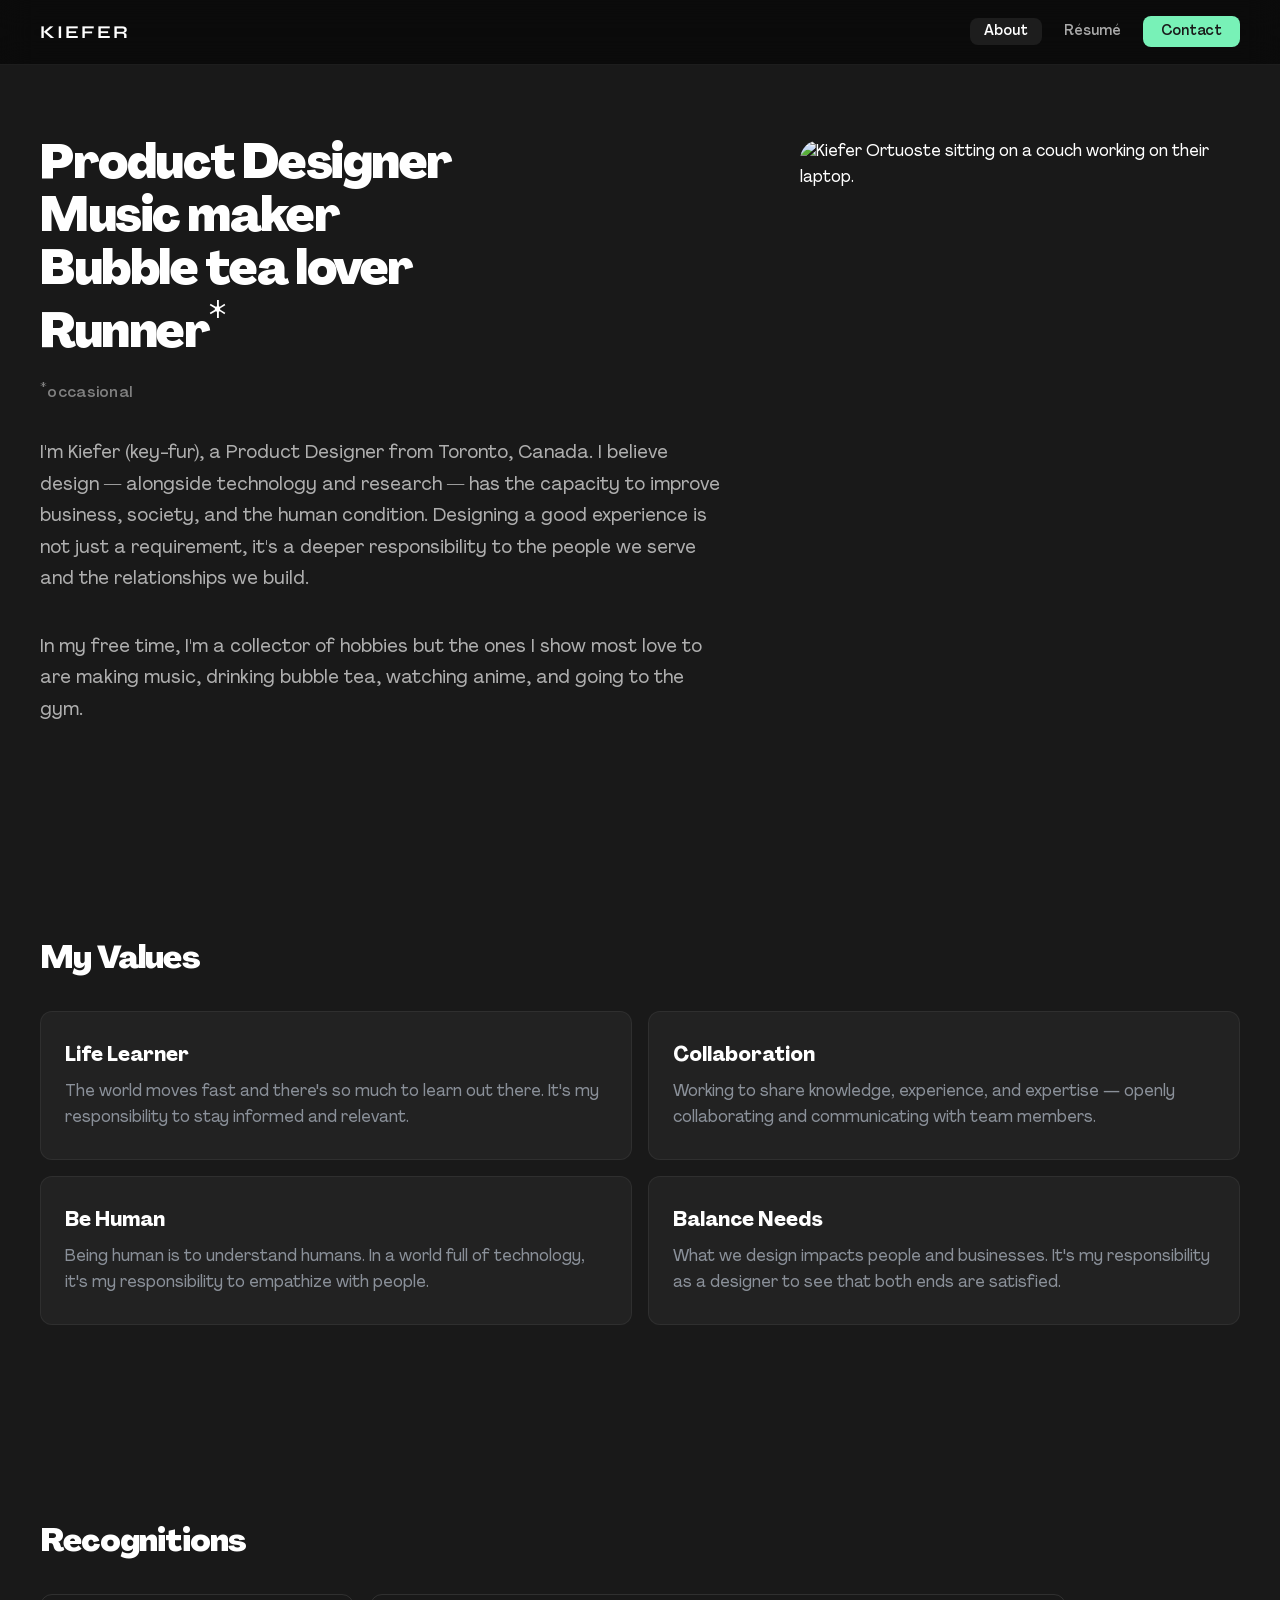
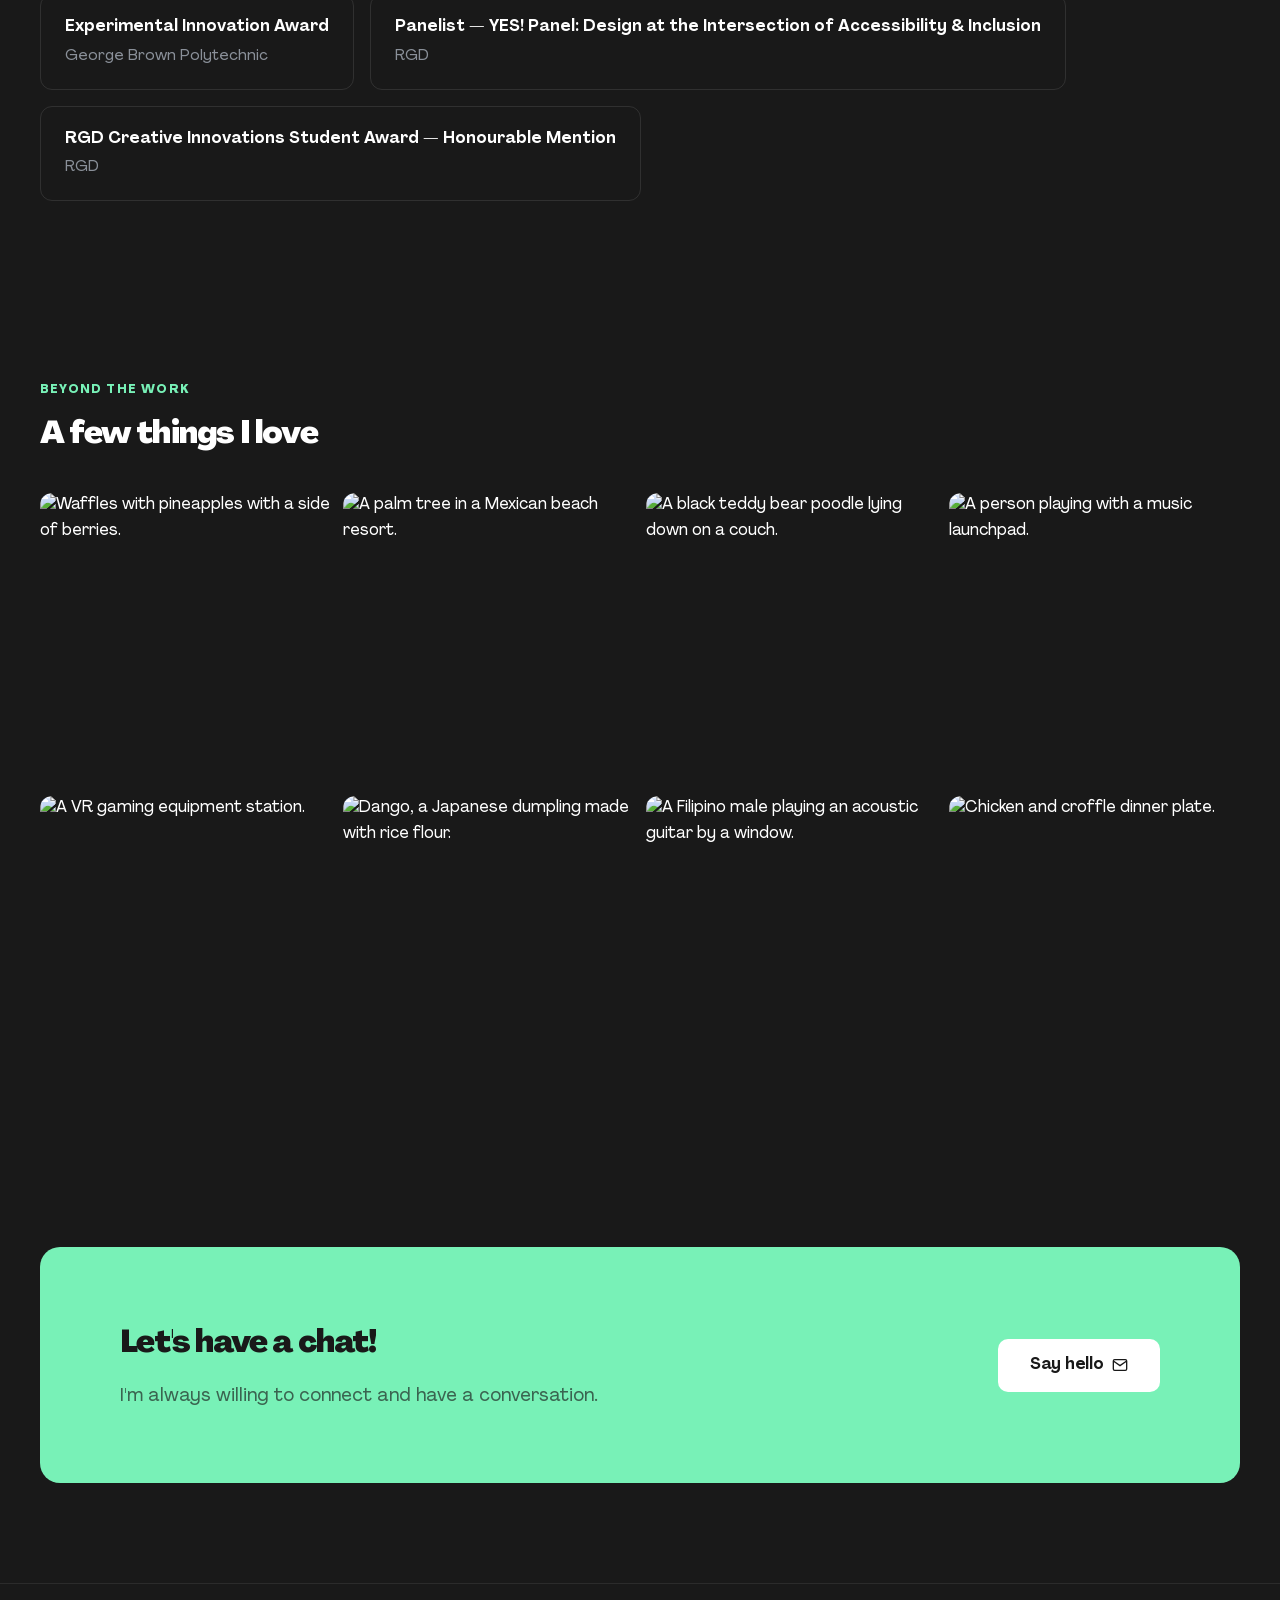
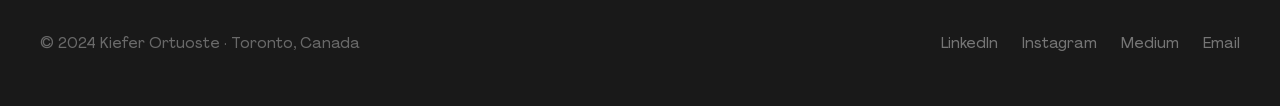
==== commit ff1047ab: "UI polish: section margins, hover states, nav CTA, About headline - section-title margin-bottom: 60p" ====
--- a/about.html
+++ b/about.html
@@ -33,8 +33,8 @@
 <section class="about-hero">
   <div class="about-hero-inner">
     <div>
-      <h1>Product Designer · Music maker · Bubble tea lover</h1>
-      <p class="about-headline">· Occasional runner</p>
+      <h1>Product Designer<br>Music maker<br>Bubble tea lover<br>Runner<sup>*</sup></h1>
+      <p class="about-headline"><sup>*</sup>occasional</p>
       <p class="about-bio">I'm Kiefer (key-fur), a Product Designer from Toronto, Canada. I believe design — alongside technology and research — has the capacity to improve business, society, and the human condition. Designing a good experience is not just a requirement, it's a deeper responsibility to the people we serve and the relationships we build.</p>
       <p class="about-bio">In my free time, I'm a collector of hobbies but the ones I show most love to are making music, drinking bubble tea, watching anime, and going to the gym.</p>
     </div>
--- a/styles.css
+++ b/styles.css
@@ -128,13 +128,13 @@
   font-size: 14px;
   font-weight: 600;
   color: var(--black) !important;
-  background: var(--white) !important;
+  background: var(--accent) !important;
   padding: 8px 18px !important;
   border-radius: 8px !important;
-  transition: opacity var(--transition) !important;
-}
-
-.nav-cta:hover { opacity: 0.85 !important; }
+  transition: background var(--transition) !important;
+}
+
+.nav-cta:hover { background: #5de0a3 !important; }
 
 /* ── HERO ── */
 .hero {
@@ -334,7 +334,7 @@
   color: var(--white);
   letter-spacing: -0.025em;
   line-height: 1.15;
-  margin-bottom: 60px;
+  margin-bottom: 24px;
   max-width: 560px;
 }
 
@@ -353,7 +353,7 @@
   transition: background var(--transition);
 }
 
-.skill-card:hover { background: #2a2a2a; }
+.skill-card:hover { background: var(--card); }
 
 .skill-icon {
   width: 44px;
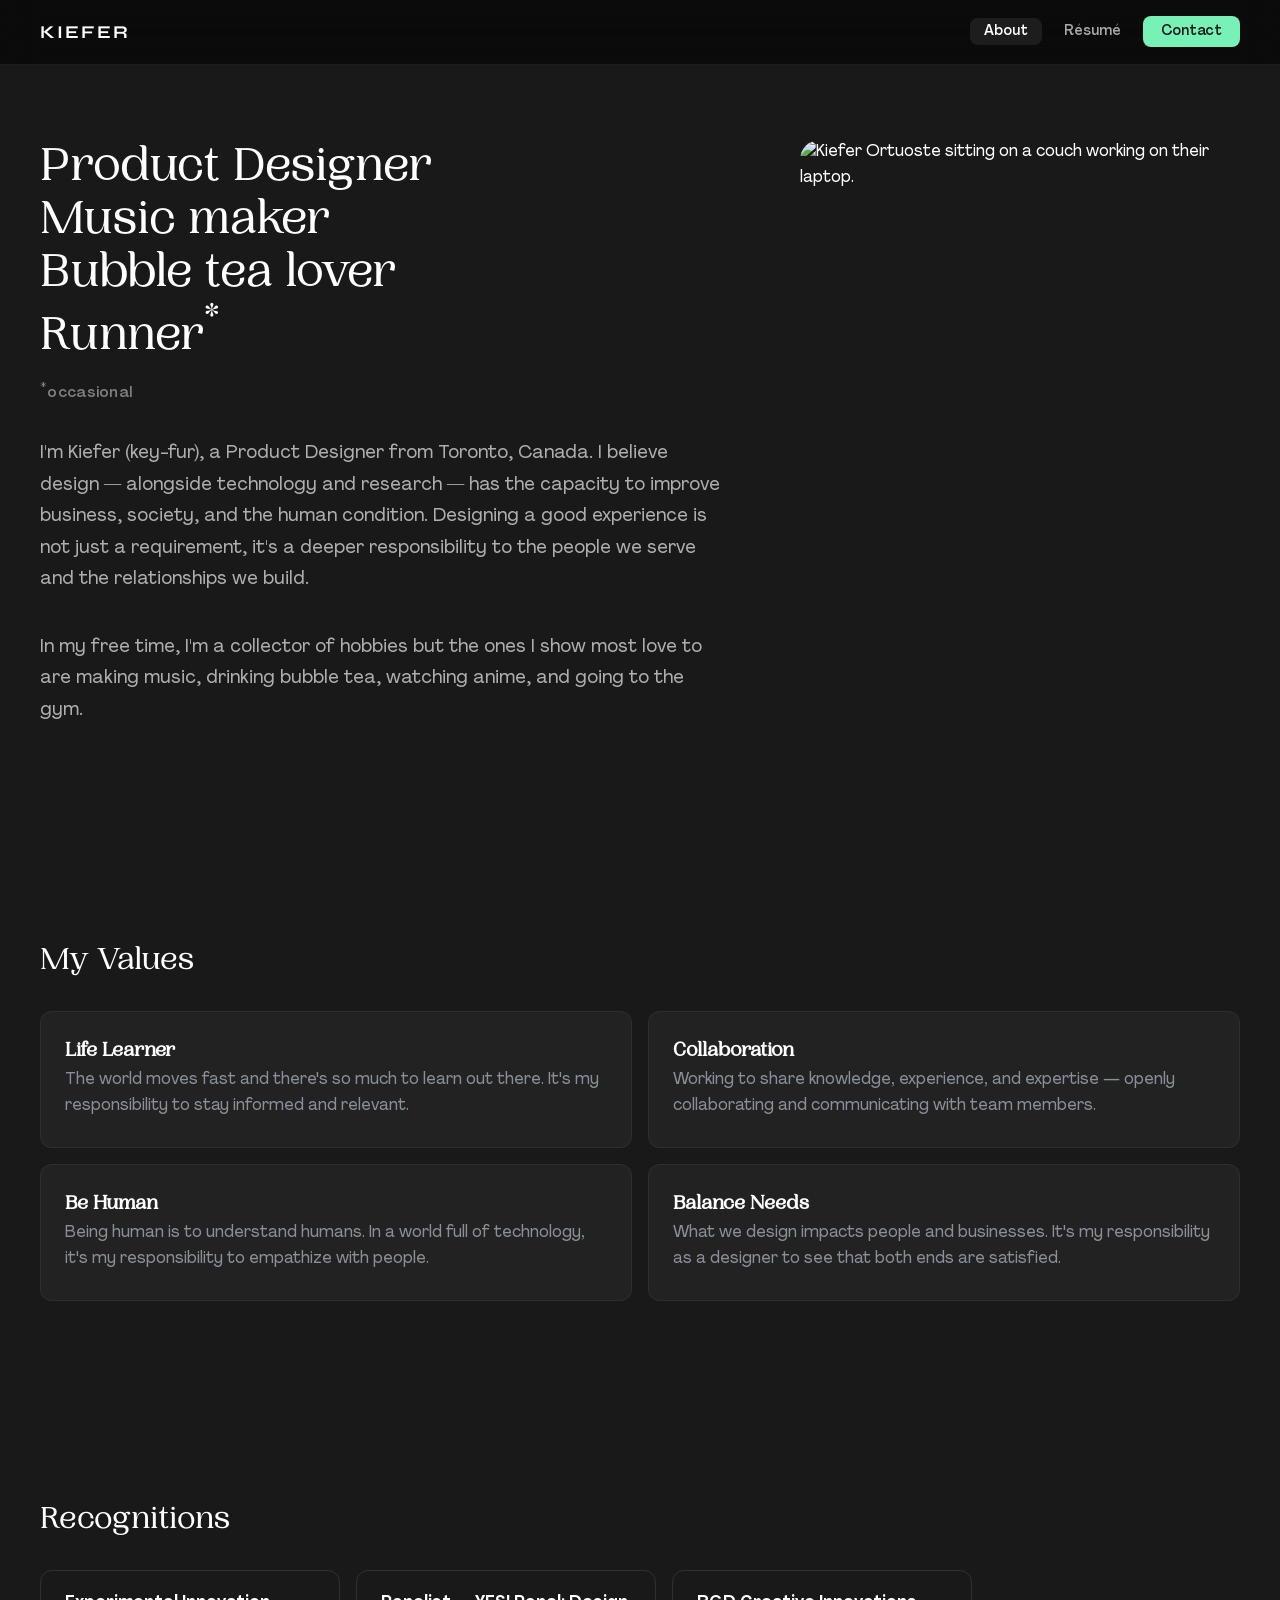
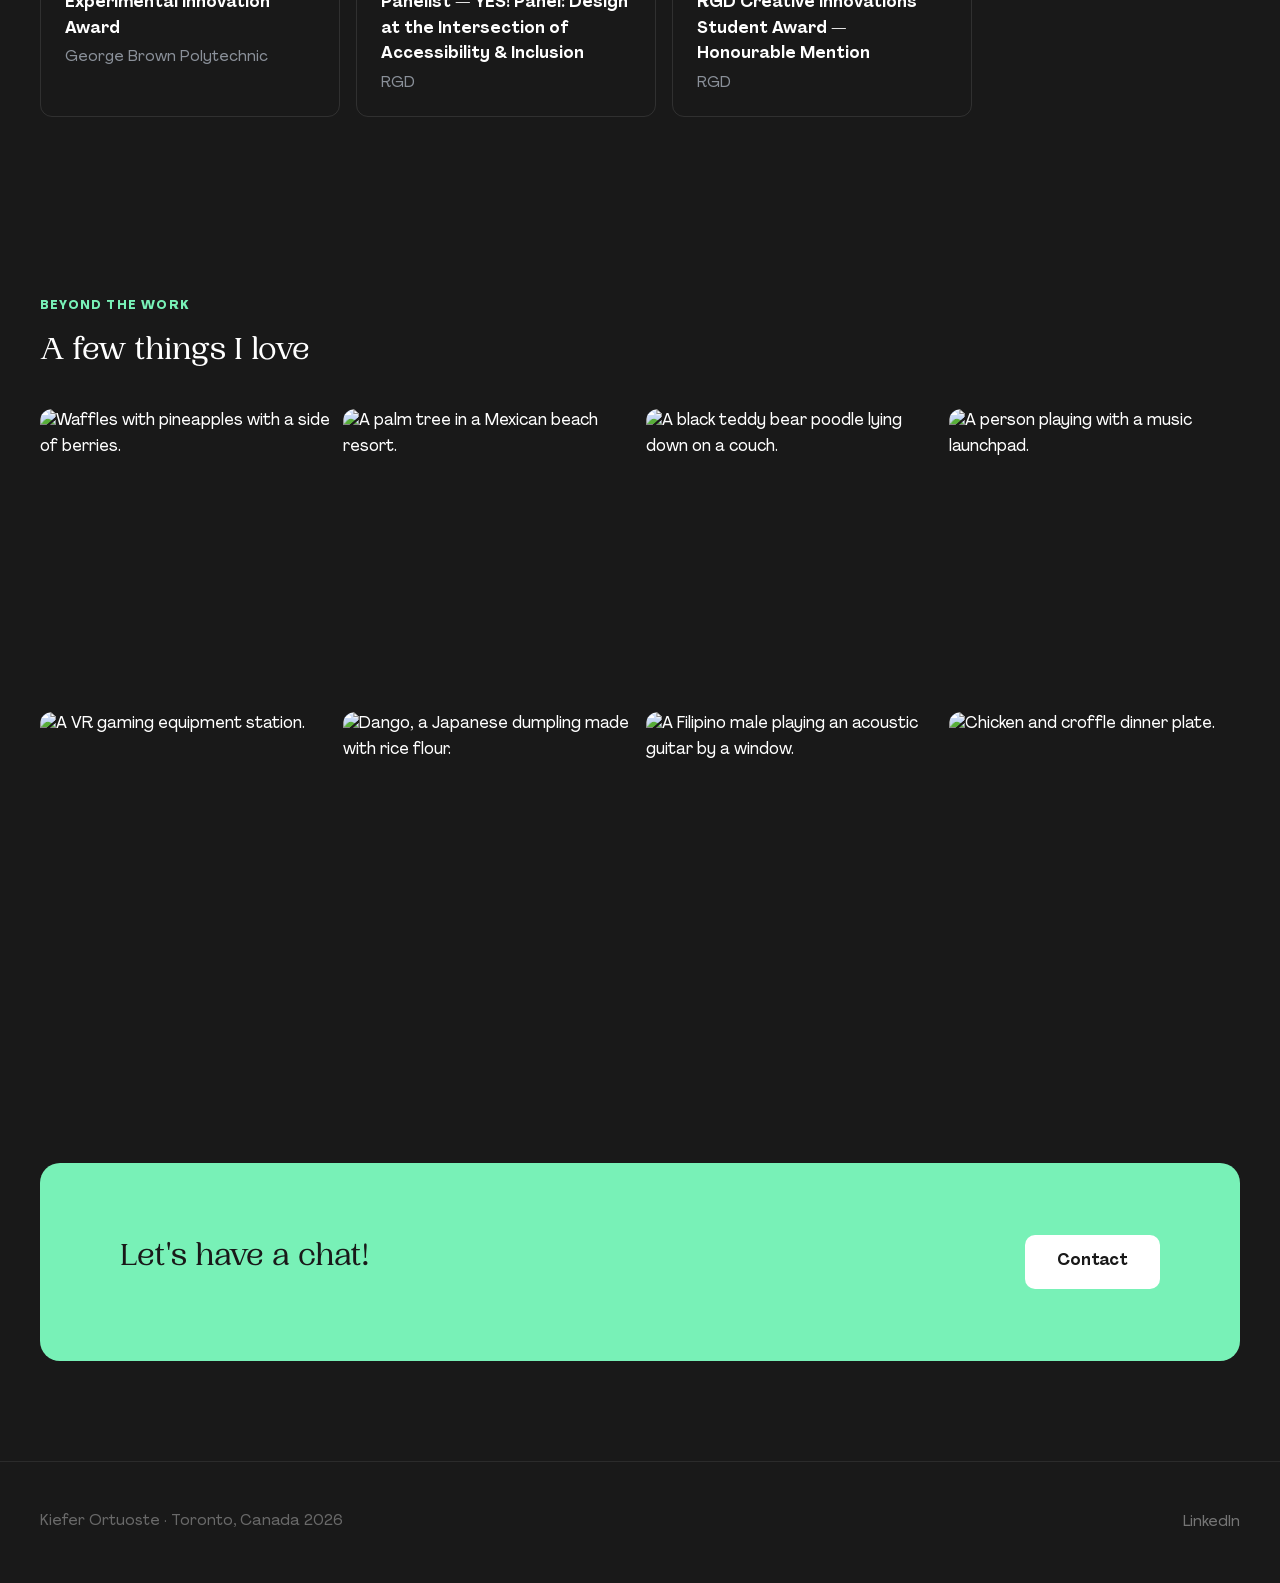
==== commit f3c1ca9b: "Simplify CTA strip and footer across all pages - CTA strip: button label 'Say hello' → 'Contact', re" ====
--- a/about.html
+++ b/about.html
@@ -129,23 +129,18 @@
   <div class="cta-strip-inner">
     <div class="cta-strip-text">
       <h2>Let's have a chat!</h2>
-      <p>I'm always willing to connect and have a conversation.</p>
     </div>
     <a href="mailto:kv.ortuoste@gmail.com" class="btn btn-primary" style="font-size:16px;padding:14px 32px;flex-shrink:0;">
-      Say hello
-      <svg width="16" height="16" viewBox="0 0 24 24" fill="none" stroke="currentColor" stroke-width="2"><path d="M4 4h16c1.1 0 2 .9 2 2v12c0 1.1-.9 2-2 2H4c-1.1 0-2-.9-2-2V6c0-1.1.9-2 2-2z"/><polyline points="22,6 12,13 2,6"/></svg>
+      Contact
     </a>
   </div>
 </section>
 
 <footer>
   <div class="footer-inner">
-    <span class="footer-left">© 2024 Kiefer Ortuoste · Toronto, Canada</span>
+    <span class="footer-left">Kiefer Ortuoste · Toronto, Canada 2026</span>
     <ul class="footer-links">
       <li><a href="https://www.linkedin.com/in/kieferortuoste/" target="_blank">LinkedIn</a></li>
-      <li><a href="https://www.instagram.com/ortuesdays/" target="_blank">Instagram</a></li>
-      <li><a href="https://medium.com/@kieferrvestal" target="_blank">Medium</a></li>
-      <li><a href="mailto:kv.ortuoste@gmail.com">Email</a></li>
     </ul>
   </div>
 </footer>
--- a/styles.css
+++ b/styles.css
@@ -1,3 +1,11 @@
+@font-face {
+  font-family: 'PP Woodland';
+  src: url('assets/fonts/PPWoodland-Regular.otf') format('opentype');
+  font-weight: 400;
+  font-style: normal;
+  font-display: swap;
+}
+
 @font-face {
   font-family: 'Agrandir Variable';
   src: url('assets/fonts/Agrandir-Variable.ttf') format('truetype');
@@ -33,6 +41,7 @@
   --radius: 12px;
   --radius-lg: 20px;
   --font: 'Agrandir Variable', 'Inter', -apple-system, BlinkMacSystemFont, sans-serif;
+  --font-heading: 'PP Woodland', 'Agrandir Variable', serif;
   --transition: 0.2s cubic-bezier(0.4, 0, 0.2, 1);
 
   /* ── Type Scale ── */
@@ -61,6 +70,12 @@
   color: var(--white);
   line-height: 1.6;
   -webkit-font-smoothing: antialiased;
+}
+
+h1, h2, h3, h4, h5, h6 {
+  font-family: var(--font-heading);
+  font-weight: 400;
+  line-height: 1;
 }
 
 /* ── NAV ── */
@@ -77,9 +92,9 @@
 }
 
 .nav-inner {
-  max-width: 1200px;
+  max-width: 1248px;
   margin: 0 auto;
-  padding: 0;
+  padding: 0 24px;
   height: 64px;
   display: flex;
   align-items: center;
@@ -139,7 +154,6 @@
 /* ── HERO ── */
 .hero {
   background: var(--off-black);
-  min-height: 100vh;
   display: flex;
   align-items: center;
   padding: 120px 32px 80px;
@@ -201,10 +215,8 @@
 
 .hero h1 {
   font-size: var(--text-h1);
-  font-weight: var(--weight-black);
   color: var(--white);
   line-height: 1.1;
-  letter-spacing: -0.03em;
   margin-bottom: 24px;
 }
 
@@ -330,59 +342,15 @@
 
 .section-title {
   font-size: var(--text-h2);
-  font-weight: var(--weight-black);
-  color: var(--white);
-  letter-spacing: -0.025em;
+  color: var(--white);
   line-height: 1.15;
   margin-bottom: 24px;
   max-width: 560px;
 }
 
-.skills-grid {
-  display: grid;
-  grid-template-columns: repeat(4, 1fr);
-  gap: 2px;
-  background: var(--border);
-  border-radius: var(--radius-lg);
-  overflow: hidden;
-}
-
-.skill-card {
-  background: #222222;
-  padding: 40px 32px;
-  transition: background var(--transition);
-}
-
-.skill-card:hover { background: var(--card); }
-
-.skill-icon {
-  width: 44px;
-  height: 44px;
-  background: rgba(120,241,183,0.12);
-  border-radius: 10px;
-  display: flex;
-  align-items: center;
-  justify-content: center;
-  margin-bottom: 20px;
-  font-size: 20px;
-}
-
-.skill-card h3 {
-  font-size: var(--text-h4);
-  font-weight: var(--weight-bold);
-  color: var(--white);
-  margin-bottom: 10px;
-  letter-spacing: -0.02em;
-}
-
-.skill-card p {
-  font-size: var(--text-body-sm);
-  color: var(--mid);
-  line-height: 1.65;
-}
 
 /* ── PROJECTS ── */
-.projects-section { background: #191919; }
+.projects-section { background: #191919; padding-top: 0; }
 
 .projects-grid {
   display: flex;
@@ -435,9 +403,7 @@
 
 .project-info h3 {
   font-size: var(--text-h2);
-  font-weight: var(--weight-black);
-  color: var(--white);
-  letter-spacing: -0.025em;
+  color: var(--white);
   line-height: 1.15;
   margin-bottom: 16px;
 }
@@ -543,9 +509,7 @@
 
 .cta-strip-text h2 {
   font-size: var(--text-h2);
-  font-weight: var(--weight-black);
   color: #191919;
-  letter-spacing: -0.025em;
   margin-bottom: 12px;
 }
 
@@ -590,6 +554,7 @@
 .about-hero {
   background: var(--off-black);
   padding: 140px 32px 80px;
+  min-height: auto;
 }
 
 .about-hero-inner {
@@ -603,9 +568,7 @@
 
 .about-hero h1 {
   font-size: var(--text-h1);
-  font-weight: var(--weight-black);
-  color: var(--white);
-  letter-spacing: -0.03em;
+  color: var(--white);
   line-height: 1.1;
   margin-bottom: 16px;
 }
@@ -658,6 +621,7 @@
   background: var(--card);
   border: 1px solid var(--border);
   border-radius: 12px;
+  width: 300px;
 }
 
 .recognition-card strong {
@@ -755,9 +719,7 @@
 
 .project-hero h1 {
   font-size: var(--text-h1);
-  font-weight: var(--weight-black);
-  color: var(--white);
-  letter-spacing: -0.03em;
+  color: var(--white);
   line-height: 1.1;
   margin-bottom: 20px;
   max-width: 780px;
@@ -821,9 +783,7 @@
 
 .project-content h2 {
   font-size: var(--text-h2);
-  font-weight: var(--weight-black);
-  color: var(--white);
-  letter-spacing: -0.025em;
+  color: var(--white);
   margin: 60px 0 20px;
   padding-top: 40px;
   border-top: 1px solid rgba(255,255,255,0.08);
@@ -1003,13 +963,14 @@
 
   /* Add padding to body so content clears the bottom nav */
   body { padding-bottom: 96px; }
+
+  .recognition-card { width: 100%; }
 }
 
 /* ── RESPONSIVE ── */
 @media (max-width: 900px) {
   .hero-inner { grid-template-columns: 1fr; gap: 48px; }
   .hero-photo { order: -1; max-width: 300px; margin: 0 auto; }
-  .skills-grid { grid-template-columns: 1fr 1fr; }
   .project-card { grid-template-columns: 1fr; min-height: auto; }
   .project-card.reverse { direction: ltr; }
   .project-image { aspect-ratio: 16/9; }
@@ -1026,7 +987,6 @@
   .nav-inner { padding: 0 20px; }
   .section { padding: 64px 20px; }
   .hero { padding: 100px 20px 64px; }
-  .skills-grid { grid-template-columns: 1fr; }
   .project-info { padding: 36px 28px; }
   .stats-row { grid-template-columns: 1fr; }
   .values-grid { grid-template-columns: 1fr; }
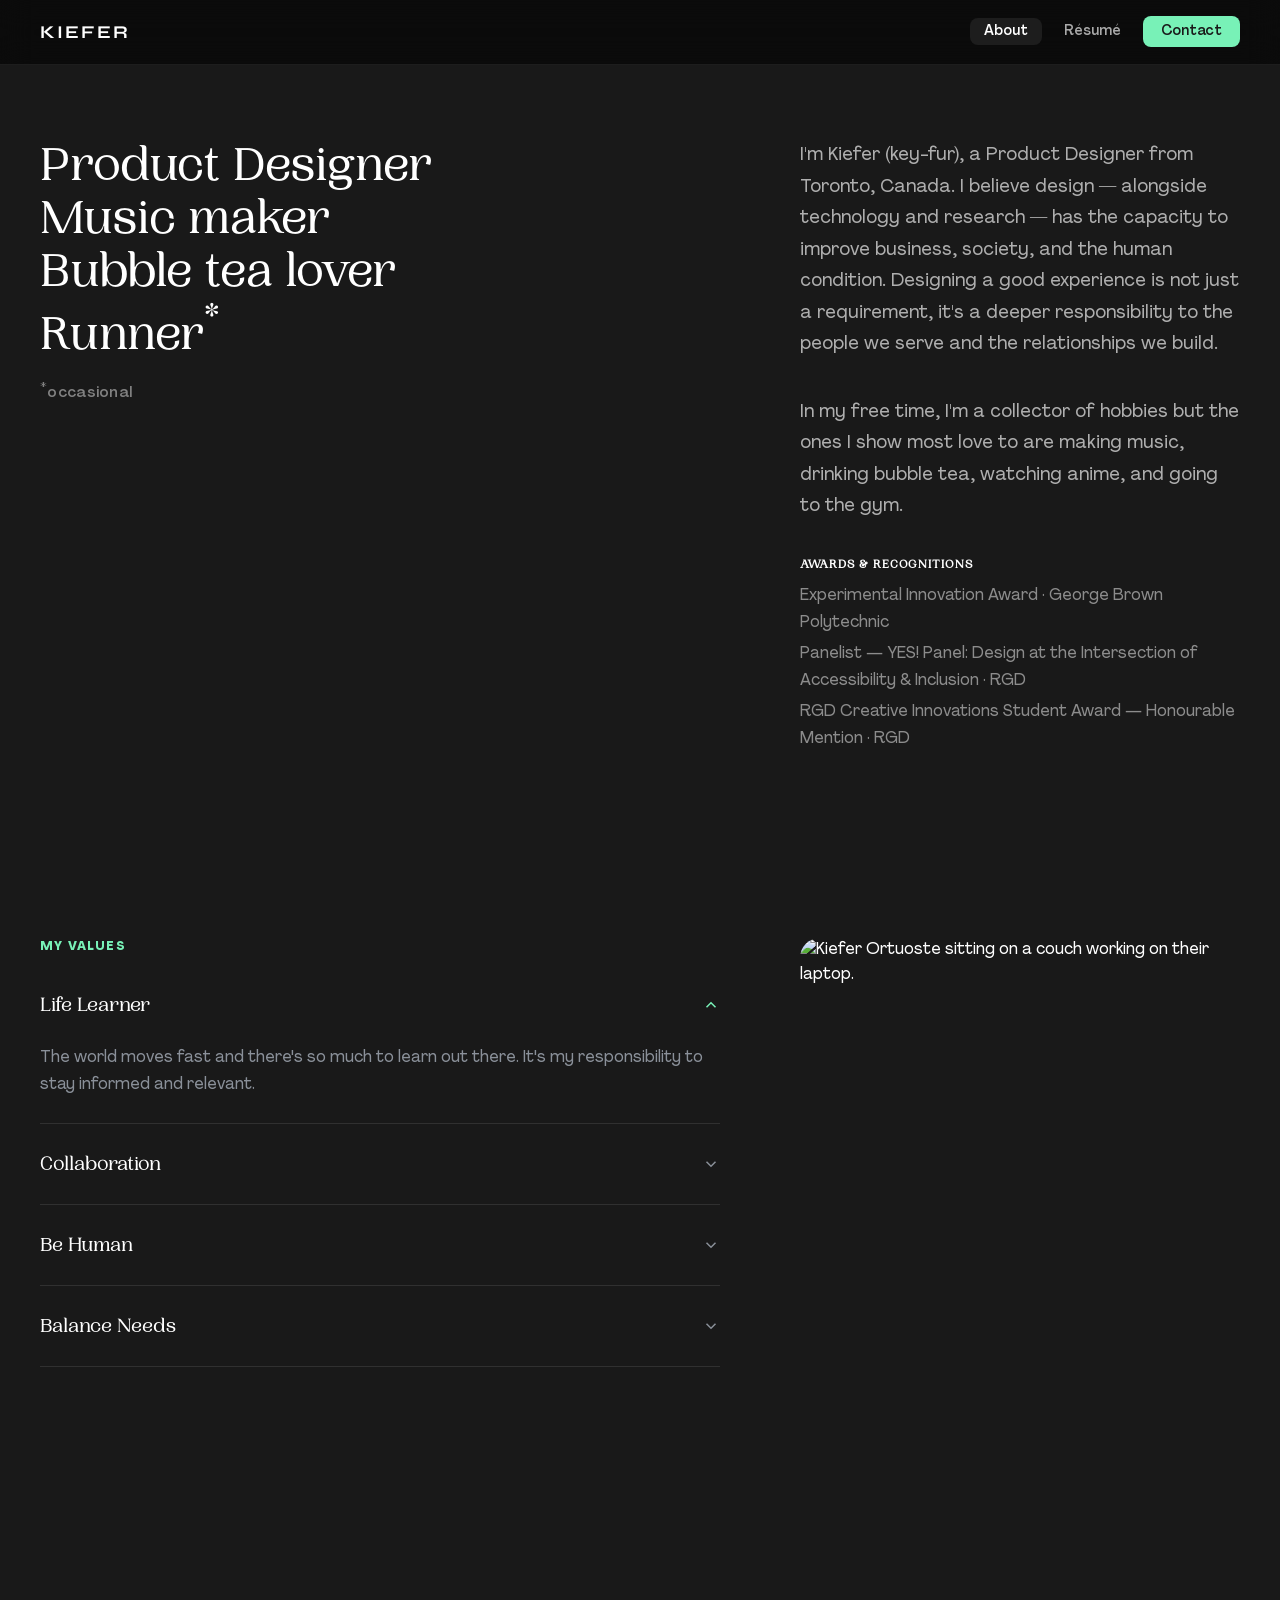
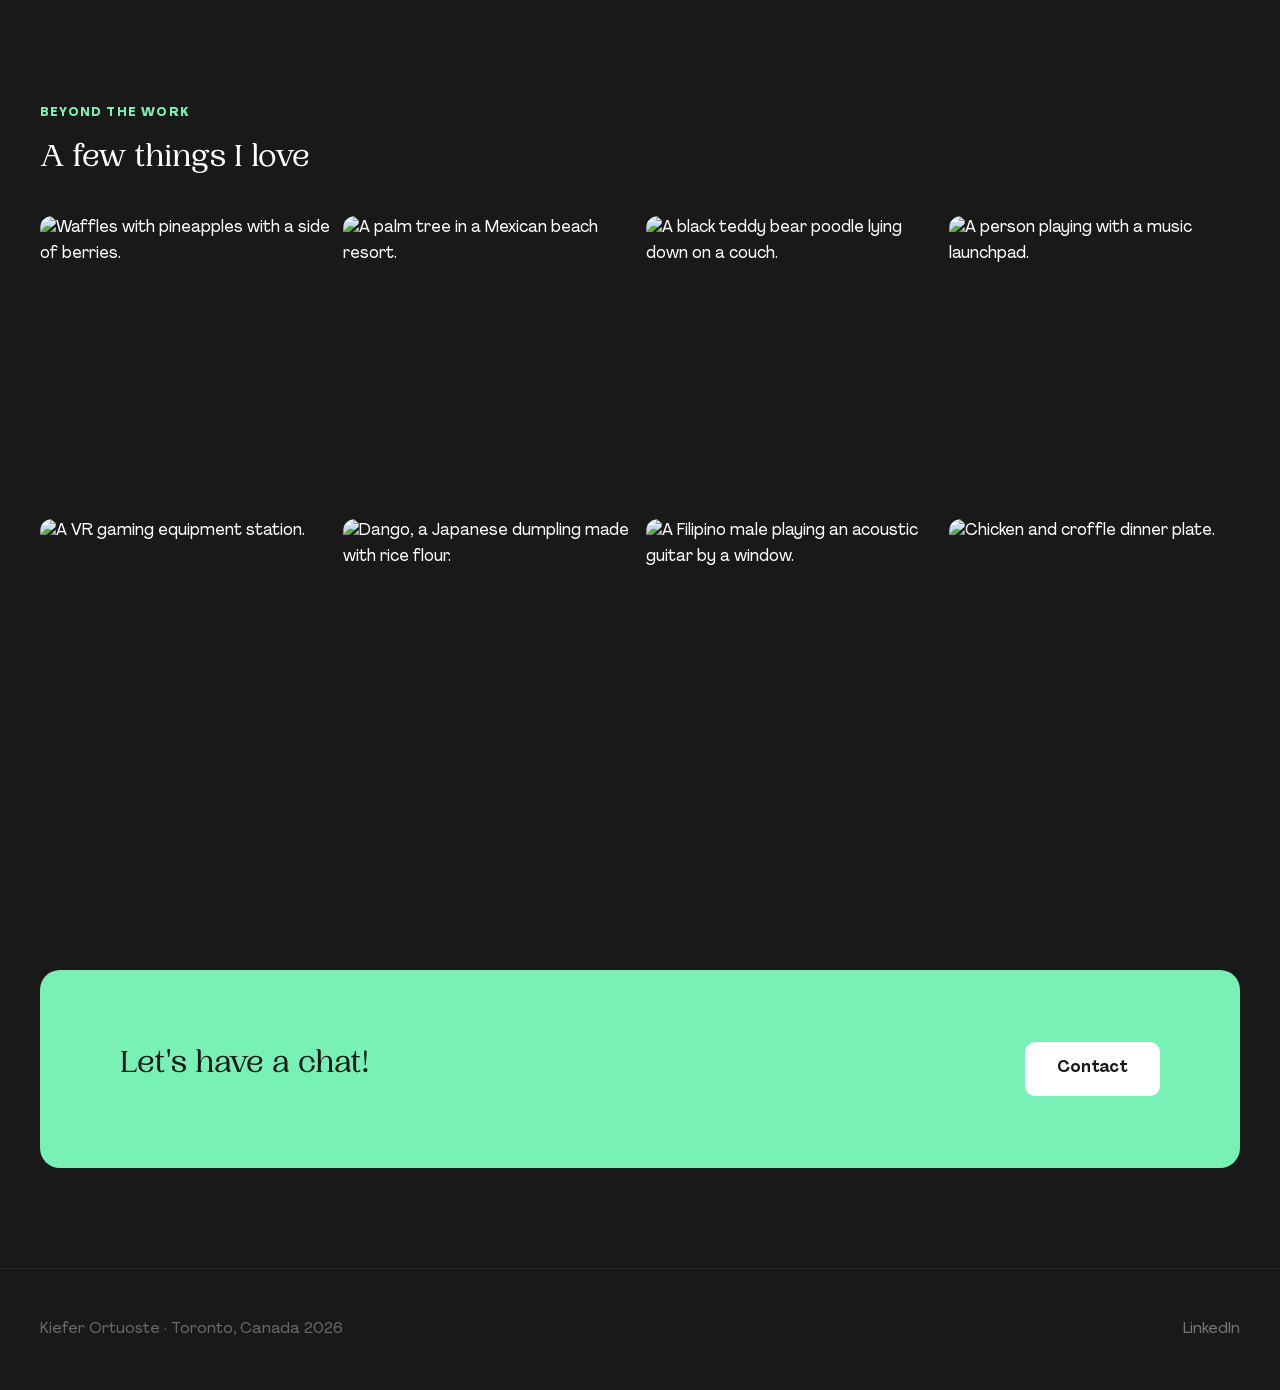
==== commit 8fa16086: "Restructure About page: hero split, plain-text recognitions, accordion values - About hero: split in" ====
--- a/about.html
+++ b/about.html
@@ -35,56 +35,66 @@
     <div>
       <h1>Product Designer<br>Music maker<br>Bubble tea lover<br>Runner<sup>*</sup></h1>
       <p class="about-headline"><sup>*</sup>occasional</p>
+    </div>
+    <div>
       <p class="about-bio">I'm Kiefer (key-fur), a Product Designer from Toronto, Canada. I believe design — alongside technology and research — has the capacity to improve business, society, and the human condition. Designing a good experience is not just a requirement, it's a deeper responsibility to the people we serve and the relationships we build.</p>
       <p class="about-bio">In my free time, I'm a collector of hobbies but the ones I show most love to are making music, drinking bubble tea, watching anime, and going to the gym.</p>
-    </div>
-    <div class="about-photo">
-      <img src="https://cdn.prod.website-files.com/600dd981ce22ee2e8f990c9b/6526f4716b0c227fb632bc7b_DSC01709.webp" alt="Kiefer Ortuoste sitting on a couch working on their laptop.">
-    </div>
-  </div>
-</section>
-
-<!-- VALUES -->
-<section class="section">
-  <div class="section-inner">
-    <h2 class="section-title" style="margin-bottom:32px">My Values</h2>
-    <div class="values-grid">
-      <div class="value-card">
-        <h4>Life Learner</h4>
-        <p>The world moves fast and there's so much to learn out there. It's my responsibility to stay informed and relevant.</p>
-      </div>
-      <div class="value-card">
-        <h4>Collaboration</h4>
-        <p>Working to share knowledge, experience, and expertise — openly collaborating and communicating with team members.</p>
-      </div>
-      <div class="value-card">
-        <h4>Be Human</h4>
-        <p>Being human is to understand humans. In a world full of technology, it's my responsibility to empathize with people.</p>
-      </div>
-      <div class="value-card">
-        <h4>Balance Needs</h4>
-        <p>What we design impacts people and businesses. It's my responsibility as a designer to see that both ends are satisfied.</p>
+      <div class="recognitions-plain">
+        <h4>Awards &amp; Recognitions</h4>
+        <p>Experimental Innovation Award · George Brown Polytechnic</p>
+        <p>Panelist — YES! Panel: Design at the Intersection of Accessibility &amp; Inclusion · RGD</p>
+        <p>RGD Creative Innovations Student Award — Honourable Mention · RGD</p>
       </div>
     </div>
   </div>
 </section>
 
-<!-- RECOGNITIONS -->
+<!-- VALUES + PHOTO -->
 <section class="section">
   <div class="section-inner">
-    <h2 class="section-title" style="margin-bottom:32px">Recognitions</h2>
-    <div class="recognitions-row">
-      <div class="recognition-card">
-        <strong>Experimental Innovation Award</strong>
-        <span>George Brown Polytechnic</span>
+    <div class="values-layout">
+      <div class="values-accordion">
+        <div class="section-label">My Values</div>
+
+        <div class="accordion-item">
+          <input type="radio" name="values-accordion" id="value-1" class="accordion-input" checked>
+          <label for="value-1" class="accordion-trigger">
+            Life Learner
+            <svg class="accordion-chevron" width="18" height="18" viewBox="0 0 24 24" fill="none" stroke="currentColor" stroke-width="2"><polyline points="6 9 12 15 18 9"/></svg>
+          </label>
+          <div class="accordion-panel"><div><p>The world moves fast and there's so much to learn out there. It's my responsibility to stay informed and relevant.</p></div></div>
+        </div>
+
+        <div class="accordion-item">
+          <input type="radio" name="values-accordion" id="value-2" class="accordion-input">
+          <label for="value-2" class="accordion-trigger">
+            Collaboration
+            <svg class="accordion-chevron" width="18" height="18" viewBox="0 0 24 24" fill="none" stroke="currentColor" stroke-width="2"><polyline points="6 9 12 15 18 9"/></svg>
+          </label>
+          <div class="accordion-panel"><div><p>Working to share knowledge, experience, and expertise — openly collaborating and communicating with team members.</p></div></div>
+        </div>
+
+        <div class="accordion-item">
+          <input type="radio" name="values-accordion" id="value-3" class="accordion-input">
+          <label for="value-3" class="accordion-trigger">
+            Be Human
+            <svg class="accordion-chevron" width="18" height="18" viewBox="0 0 24 24" fill="none" stroke="currentColor" stroke-width="2"><polyline points="6 9 12 15 18 9"/></svg>
+          </label>
+          <div class="accordion-panel"><div><p>Being human is to understand humans. In a world full of technology, it's my responsibility to empathize with people.</p></div></div>
+        </div>
+
+        <div class="accordion-item">
+          <input type="radio" name="values-accordion" id="value-4" class="accordion-input">
+          <label for="value-4" class="accordion-trigger">
+            Balance Needs
+            <svg class="accordion-chevron" width="18" height="18" viewBox="0 0 24 24" fill="none" stroke="currentColor" stroke-width="2"><polyline points="6 9 12 15 18 9"/></svg>
+          </label>
+          <div class="accordion-panel"><div><p>What we design impacts people and businesses. It's my responsibility as a designer to see that both ends are satisfied.</p></div></div>
+        </div>
       </div>
-      <div class="recognition-card">
-        <strong>Panelist — YES! Panel: Design at the Intersection of Accessibility &amp; Inclusion</strong>
-        <span>RGD</span>
-      </div>
-      <div class="recognition-card">
-        <strong>RGD Creative Innovations Student Award — Honourable Mention</strong>
-        <span>RGD</span>
+
+      <div class="about-photo">
+        <img src="https://cdn.prod.website-files.com/600dd981ce22ee2e8f990c9b/6526f4716b0c227fb632bc7b_DSC01709.webp" alt="Kiefer Ortuoste sitting on a couch working on their laptop.">
       </div>
     </div>
   </div>
--- a/styles.css
+++ b/styles.css
@@ -673,6 +673,85 @@
 
 .value-card h4 { font-size: var(--text-h4); font-weight: var(--weight-bold); color: var(--white); margin-bottom: 8px; }
 .value-card p { font-size: var(--text-body-sm); color: var(--mid); line-height: 1.6; }
+
+.recognitions-plain {
+  margin-top: 8px;
+}
+
+.recognitions-plain h4 {
+  font-size: 12px;
+  font-weight: 700;
+  color: var(--white);
+  letter-spacing: 0.08em;
+  text-transform: uppercase;
+  margin-bottom: 12px;
+}
+
+.recognitions-plain p {
+  font-size: var(--text-body-sm);
+  color: rgba(255,255,255,0.5);
+  line-height: 1.7;
+  margin-bottom: 4px;
+}
+
+/* ── VALUES ACCORDION ── */
+.values-layout {
+  display: grid;
+  grid-template-columns: 1fr 440px;
+  gap: 80px;
+  align-items: start;
+}
+
+.values-accordion .section-label { margin-bottom: 8px; }
+
+.accordion-item {
+  border-bottom: 1px solid var(--border);
+}
+
+.accordion-item:first-of-type { border-top: 1px solid var(--border); }
+
+.accordion-input {
+  position: absolute;
+  opacity: 0;
+  pointer-events: none;
+}
+
+.accordion-trigger {
+  display: flex;
+  align-items: center;
+  justify-content: space-between;
+  gap: 16px;
+  padding: 24px 0;
+  font-family: var(--font-heading);
+  font-size: var(--text-h4);
+  color: var(--white);
+  cursor: pointer;
+}
+
+.accordion-chevron {
+  flex-shrink: 0;
+  color: var(--mid);
+  transition: transform var(--transition);
+}
+
+.accordion-input:checked ~ .accordion-trigger .accordion-chevron { transform: rotate(180deg); color: var(--accent); }
+
+.accordion-panel {
+  display: grid;
+  grid-template-rows: 0fr;
+  transition: grid-template-rows 0.3s ease;
+}
+
+.accordion-panel > div { overflow: hidden; }
+
+.accordion-panel p {
+  font-size: var(--text-body-sm);
+  color: var(--mid);
+  line-height: 1.7;
+  padding-bottom: 24px;
+}
+
+.accordion-input:checked ~ .accordion-panel { grid-template-rows: 1fr; }
 
 /* ── PHOTO GALLERY ── */
 .gallery-section { background: #191919; padding: 80px 32px; }
@@ -977,6 +1056,8 @@
   .testimonials-grid { grid-template-columns: 1fr; }
   .about-hero-inner { grid-template-columns: 1fr; }
   .about-content .section-inner { grid-template-columns: 1fr; }
+  .values-layout { grid-template-columns: 1fr; gap: 32px; }
+  .values-layout .about-photo { order: -1; }
   .project-body { grid-template-columns: 1fr; }
   .project-toc { display: none; }
   .cta-strip-inner { flex-direction: column; text-align: center; padding: 48px 32px; }
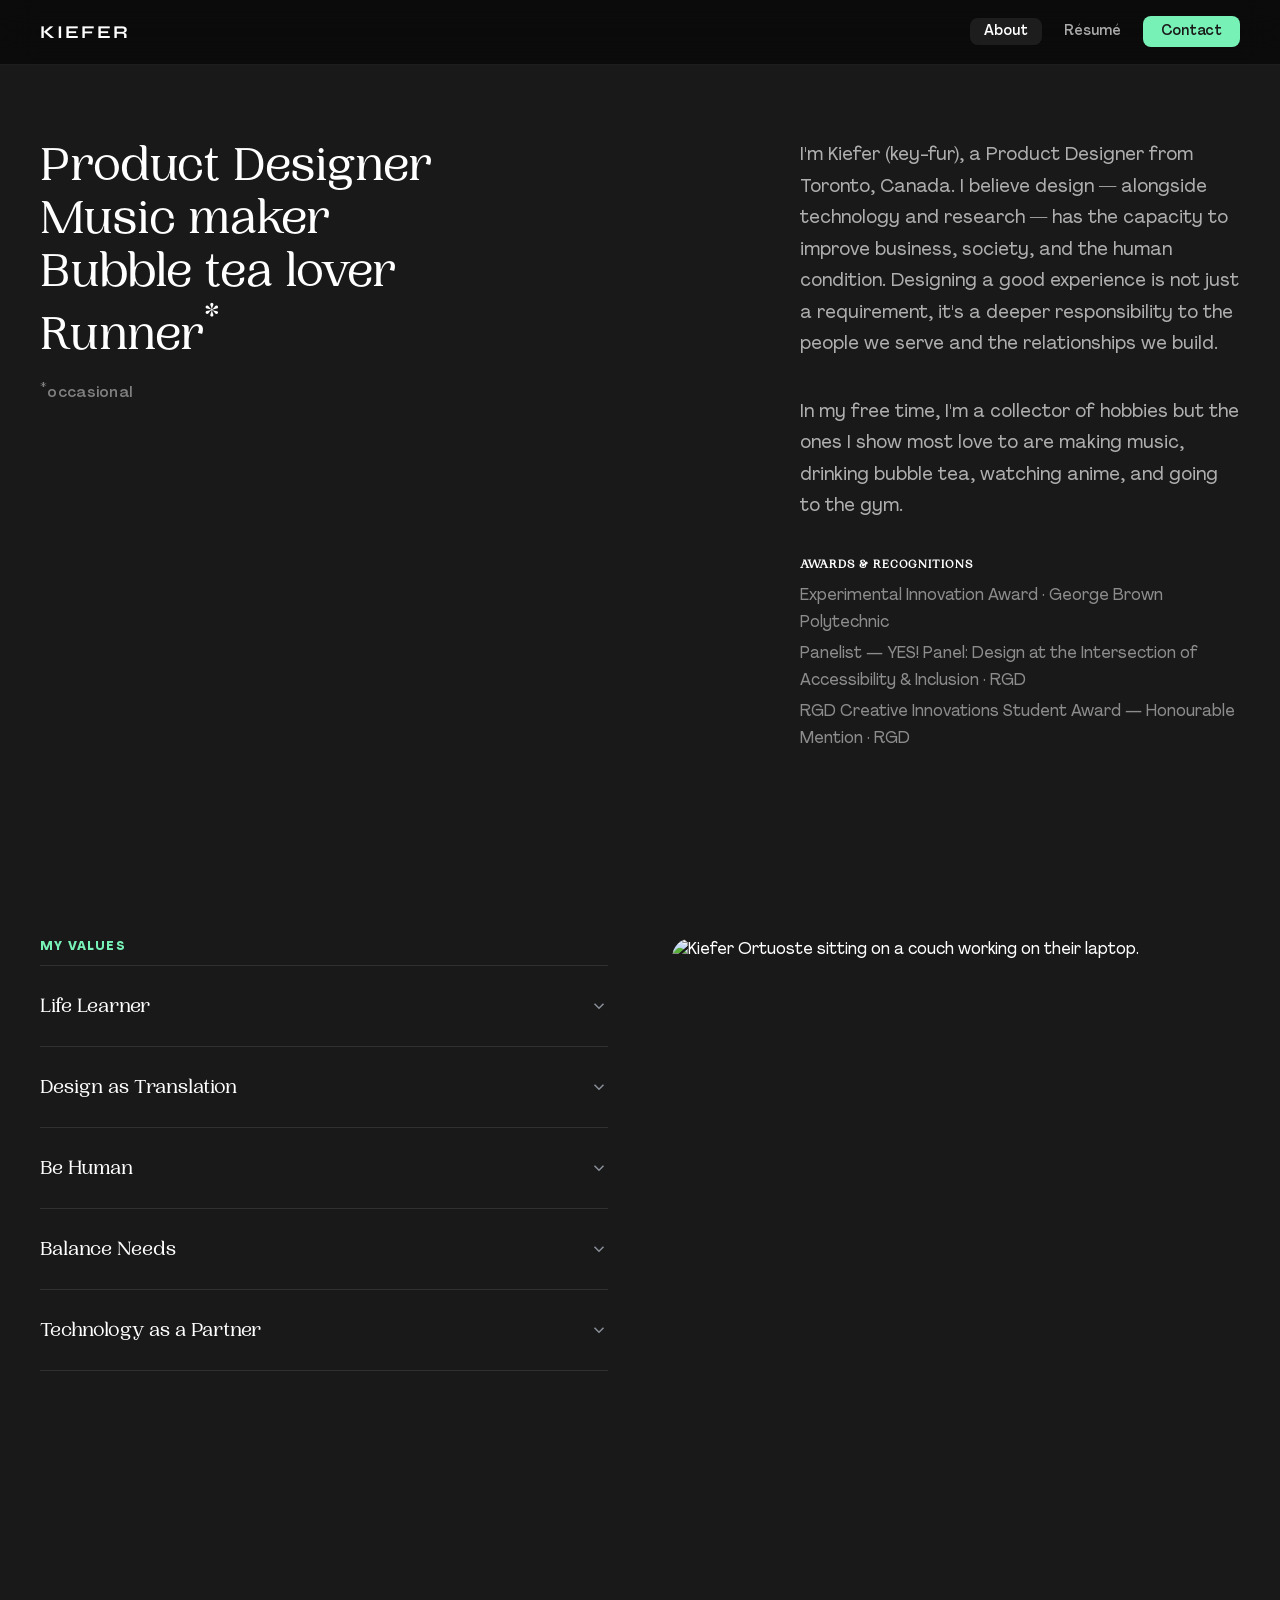
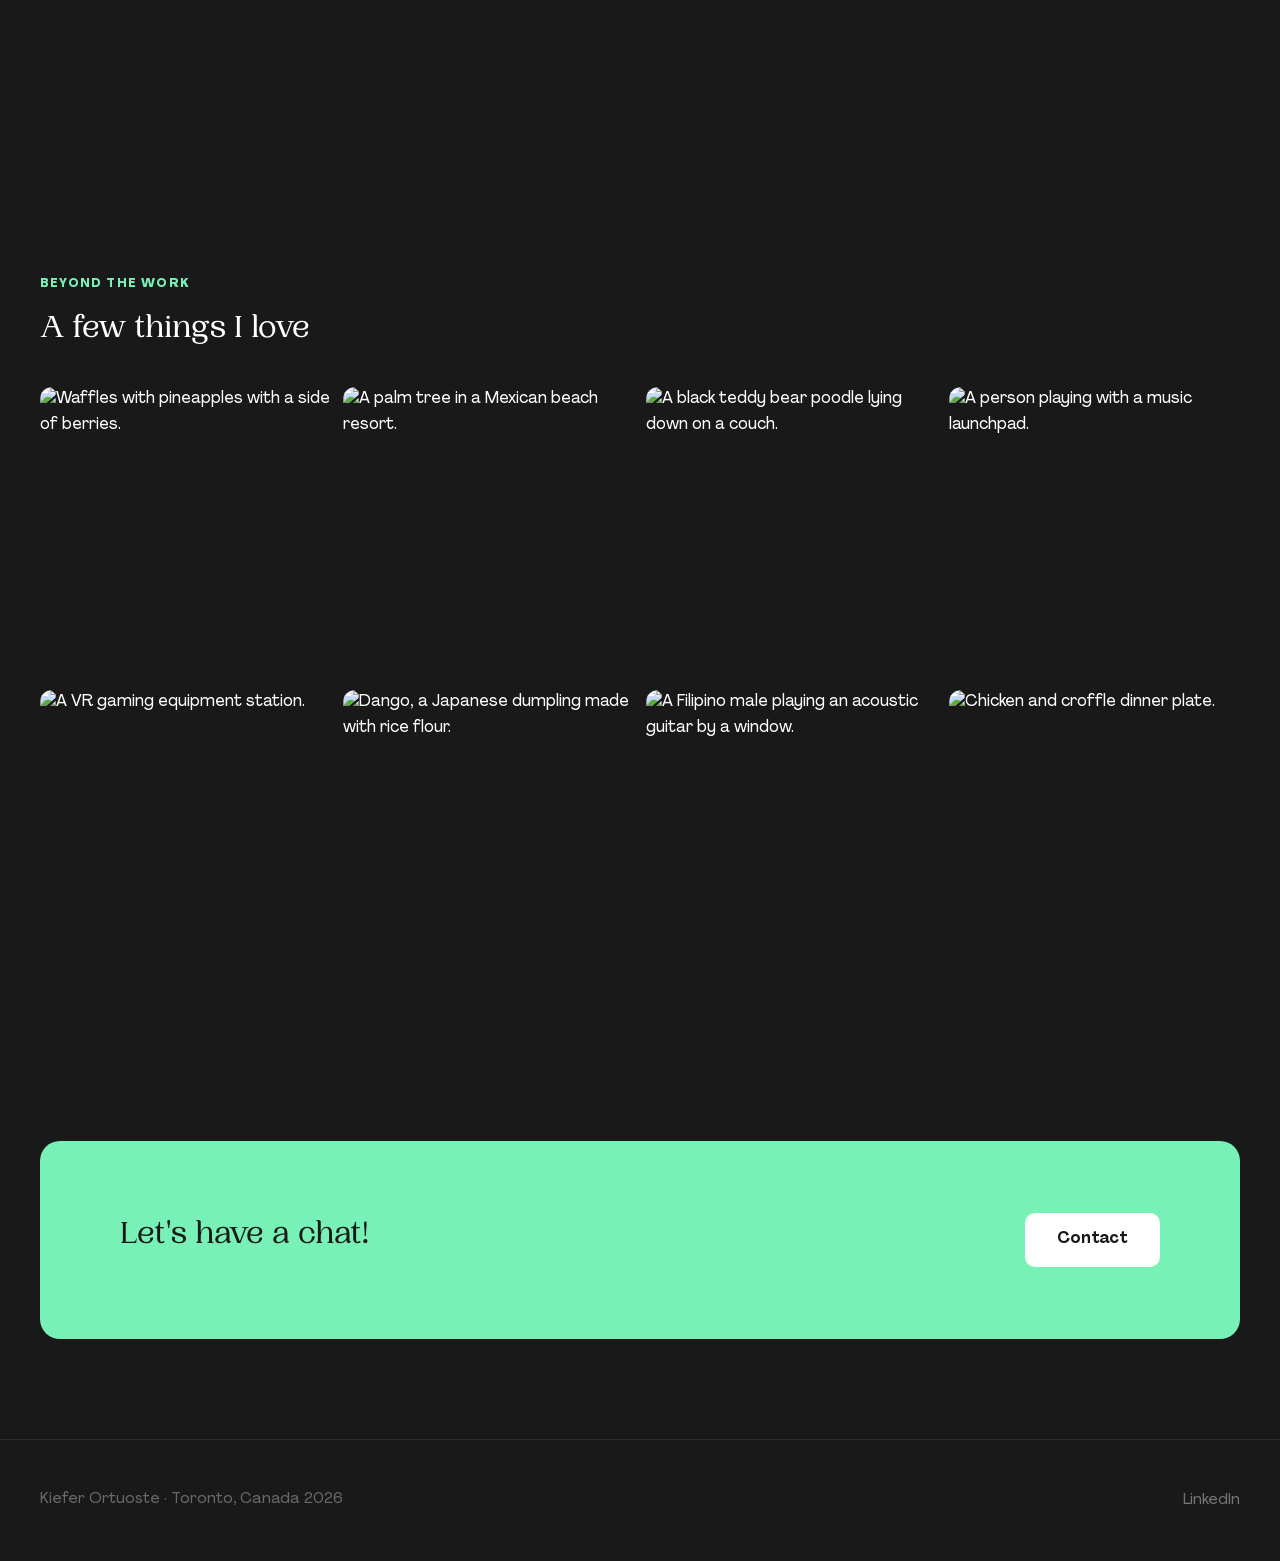
==== commit 091e4796: "Rework Values accordion: native <details>, equal columns, 5th value - .values-layout: grid-template-" ====
--- a/about.html
+++ b/about.html
@@ -56,41 +56,45 @@
       <div class="values-accordion">
         <div class="section-label">My Values</div>
 
-        <div class="accordion-item">
-          <input type="radio" name="values-accordion" id="value-1" class="accordion-input" checked>
-          <label for="value-1" class="accordion-trigger">
+        <details class="accordion-item" name="values-accordion">
+          <summary class="accordion-trigger">
             Life Learner
             <svg class="accordion-chevron" width="18" height="18" viewBox="0 0 24 24" fill="none" stroke="currentColor" stroke-width="2"><polyline points="6 9 12 15 18 9"/></svg>
-          </label>
-          <div class="accordion-panel"><div><p>The world moves fast and there's so much to learn out there. It's my responsibility to stay informed and relevant.</p></div></div>
-        </div>
+          </summary>
+          <div class="accordion-panel"><p>The pace of change is relentless. I believe growth comes from staying curious, absorbing new frameworks, tools, understanding emerging patterns, and questioning what I thought I knew. It's how I stay informed and relevant, while bringing fresh perspective to every project.</p></div>
+        </details>
 
-        <div class="accordion-item">
-          <input type="radio" name="values-accordion" id="value-2" class="accordion-input">
-          <label for="value-2" class="accordion-trigger">
-            Collaboration
+        <details class="accordion-item" name="values-accordion">
+          <summary class="accordion-trigger">
+            Design as Translation
             <svg class="accordion-chevron" width="18" height="18" viewBox="0 0 24 24" fill="none" stroke="currentColor" stroke-width="2"><polyline points="6 9 12 15 18 9"/></svg>
-          </label>
-          <div class="accordion-panel"><div><p>Working to share knowledge, experience, and expertise — openly collaborating and communicating with team members.</p></div></div>
-        </div>
+          </summary>
+          <div class="accordion-panel"><p>Design happens in conversation. I work to surface insights across disciplines, ask questions, and create space for different expertise to strengthen the work. The best outcomes emerge when knowledge flows openly between designers, PMs, engineers, and stakeholders.</p></div>
+        </details>
 
-        <div class="accordion-item">
-          <input type="radio" name="values-accordion" id="value-3" class="accordion-input">
-          <label for="value-3" class="accordion-trigger">
+        <details class="accordion-item" name="values-accordion">
+          <summary class="accordion-trigger">
             Be Human
             <svg class="accordion-chevron" width="18" height="18" viewBox="0 0 24 24" fill="none" stroke="currentColor" stroke-width="2"><polyline points="6 9 12 15 18 9"/></svg>
-          </label>
-          <div class="accordion-panel"><div><p>Being human is to understand humans. In a world full of technology, it's my responsibility to empathize with people.</p></div></div>
-        </div>
+          </summary>
+          <div class="accordion-panel"><p>Being human is to understand humans. In a world full of technology, it's my responsibility to empathize with people to make digital experiences more human. In a world of infinite features, it's my responsibility to design with empathy first, creating experiences that feel natural and human.</p></div>
+        </details>
 
-        <div class="accordion-item">
-          <input type="radio" name="values-accordion" id="value-4" class="accordion-input">
-          <label for="value-4" class="accordion-trigger">
+        <details class="accordion-item" name="values-accordion">
+          <summary class="accordion-trigger">
             Balance Needs
             <svg class="accordion-chevron" width="18" height="18" viewBox="0 0 24 24" fill="none" stroke="currentColor" stroke-width="2"><polyline points="6 9 12 15 18 9"/></svg>
-          </label>
-          <div class="accordion-panel"><div><p>What we design impacts people and businesses. It's my responsibility as a designer to see that both ends are satisfied.</p></div></div>
-        </div>
+          </summary>
+          <div class="accordion-panel"><p>At the end of the day, what we design impacts people and businesses. It's my responsibility as a designer to see that both ends are satisfied.</p></div>
+        </details>
+
+        <details class="accordion-item" name="values-accordion">
+          <summary class="accordion-trigger">
+            Technology as a Partner
+            <svg class="accordion-chevron" width="18" height="18" viewBox="0 0 24 24" fill="none" stroke="currentColor" stroke-width="2"><polyline points="6 9 12 15 18 9"/></svg>
+          </summary>
+          <div class="accordion-panel"><p>AI and emerging tools are accelerators, not replacements. I leverage AI technology to expand what's possible: ideating faster, building prototypes, testing at scale, and automating repetitive tasks so I can focus on nuanced strategic work that requires human judgement. It's my responsibility to know what tasks to delegate and what to protect.</p></div>
+        </details>
       </div>
 
       <div class="about-photo">
--- a/styles.css
+++ b/styles.css
@@ -697,8 +697,8 @@
 /* ── VALUES ACCORDION ── */
 .values-layout {
   display: grid;
-  grid-template-columns: 1fr 440px;
-  gap: 80px;
+  grid-template-columns: 1fr 1fr;
+  gap: 64px;
   align-items: start;
 }
 
@@ -709,12 +709,6 @@
 }
 
 .accordion-item:first-of-type { border-top: 1px solid var(--border); }
-
-.accordion-input {
-  position: absolute;
-  opacity: 0;
-  pointer-events: none;
-}
 
 .accordion-trigger {
   display: flex;
@@ -726,7 +720,11 @@
   font-size: var(--text-h4);
   color: var(--white);
   cursor: pointer;
-}
+  list-style: none;
+}
+
+.accordion-trigger::-webkit-details-marker { display: none; }
+.accordion-trigger::marker { content: ""; }
 
 .accordion-chevron {
   flex-shrink: 0;
@@ -734,15 +732,7 @@
   transition: transform var(--transition);
 }
 
-.accordion-input:checked ~ .accordion-trigger .accordion-chevron { transform: rotate(180deg); color: var(--accent); }
-
-.accordion-panel {
-  display: grid;
-  grid-template-rows: 0fr;
-  transition: grid-template-rows 0.3s ease;
-}
-
-.accordion-panel > div { overflow: hidden; }
+.accordion-item[open] .accordion-trigger .accordion-chevron { transform: rotate(180deg); color: var(--accent); }
 
 .accordion-panel p {
   font-size: var(--text-body-sm);
@@ -750,8 +740,6 @@
   line-height: 1.7;
   padding-bottom: 24px;
 }
-
-.accordion-input:checked ~ .accordion-panel { grid-template-rows: 1fr; }
 
 /* ── PHOTO GALLERY ── */
 .gallery-section { background: #191919; padding: 80px 32px; }
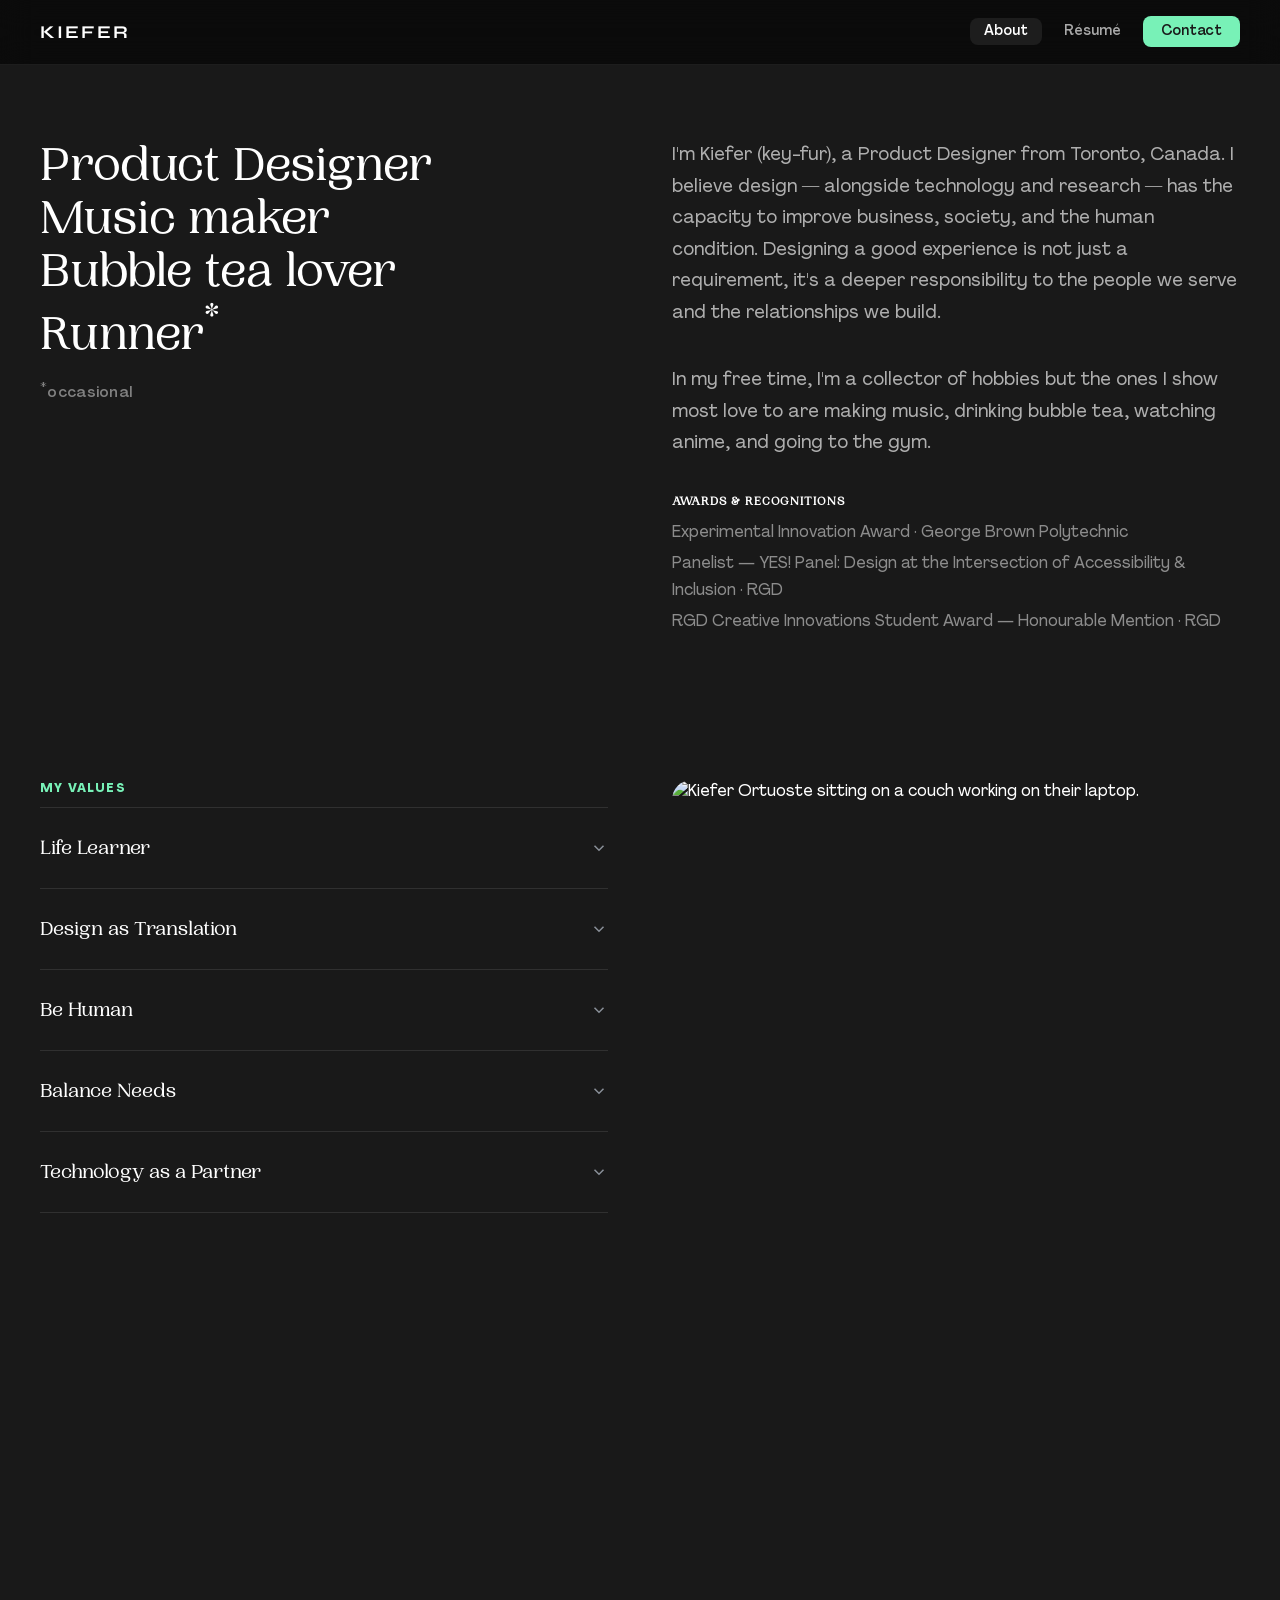
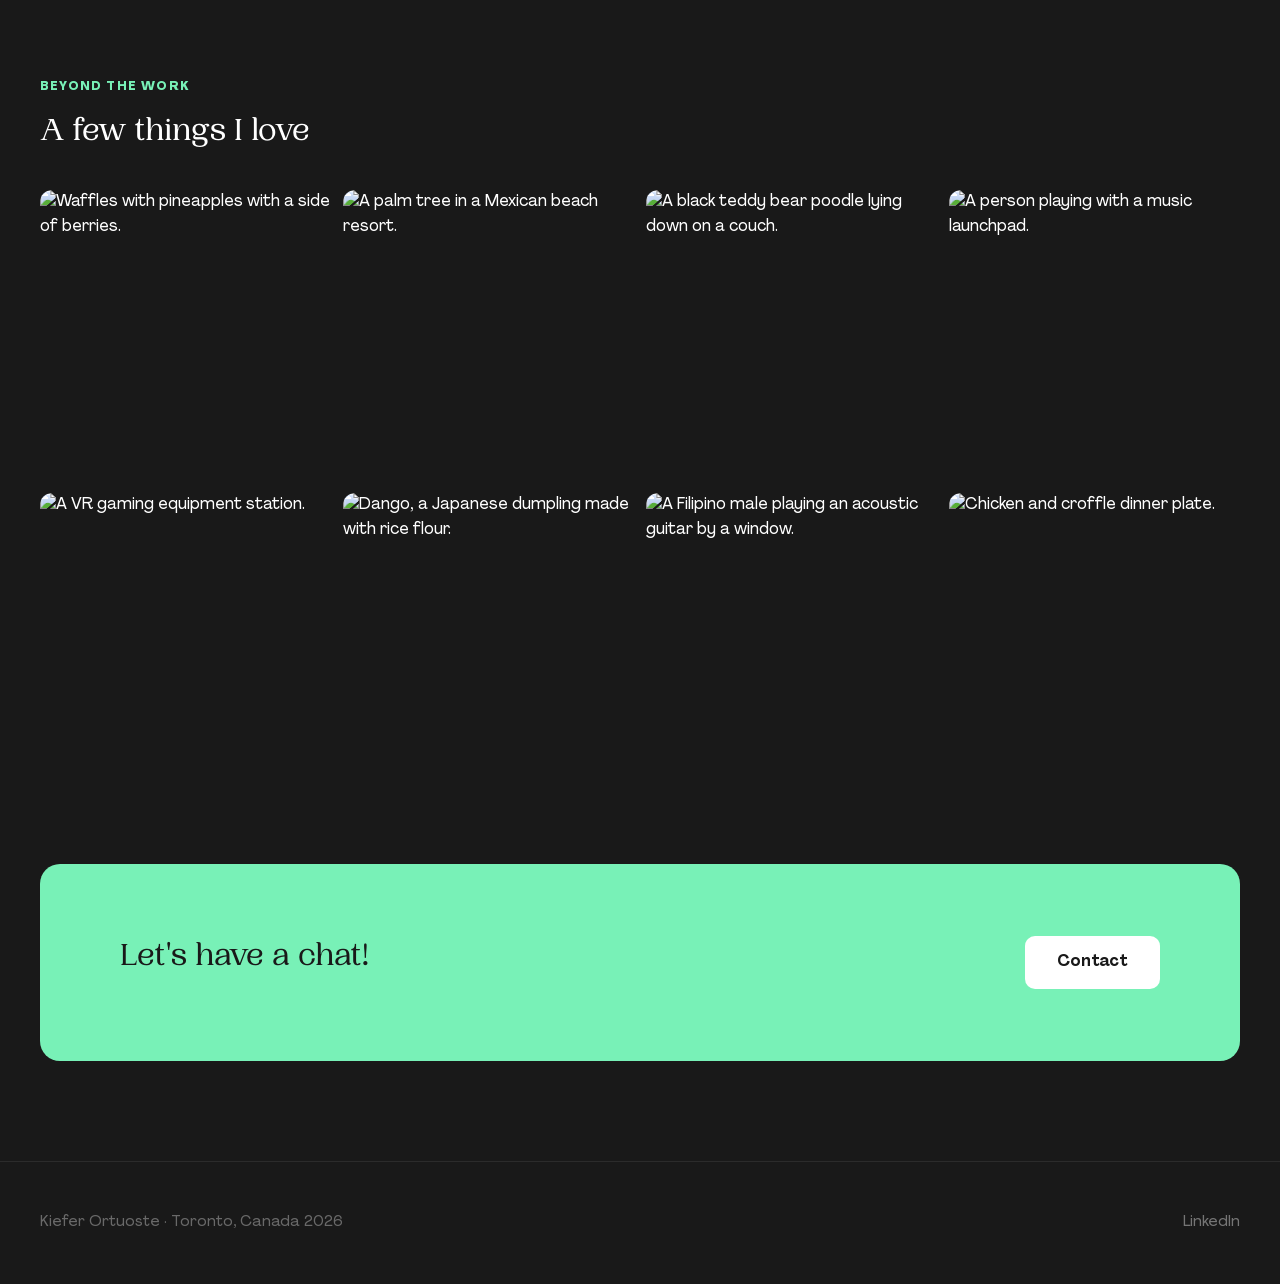
==== commit 37b6ea68: "Reduce top padding on About page sections to 40px - .gallery-section: top padding 80px → 40px - abou" ====
--- a/about.html
+++ b/about.html
@@ -139,7 +139,7 @@
 </section>
 
 <!-- CTA -->
-<section class="cta-strip" style="padding-top:80px">
+<section class="cta-strip" style="padding-top:40px">
   <div class="cta-strip-inner">
     <div class="cta-strip-text">
       <h2>Let's have a chat!</h2>
--- a/styles.css
+++ b/styles.css
@@ -553,7 +553,7 @@
 /* ── ABOUT PAGE ── */
 .about-hero {
   background: var(--off-black);
-  padding: 140px 32px 80px;
+  padding: 140px 32px 40px;
   min-height: auto;
 }
 
@@ -561,8 +561,8 @@
   max-width: 1200px;
   margin: 0 auto;
   display: grid;
-  grid-template-columns: 1fr 440px;
-  gap: 80px;
+  grid-template-columns: 1fr 1fr;
+  gap: 64px;
   align-items: start;
 }
 
@@ -742,7 +742,7 @@
 }
 
 /* ── PHOTO GALLERY ── */
-.gallery-section { background: #191919; padding: 80px 32px; }
+.gallery-section { background: #191919; padding: 40px 32px 40px; }
 
 .photo-grid {
   display: grid;
